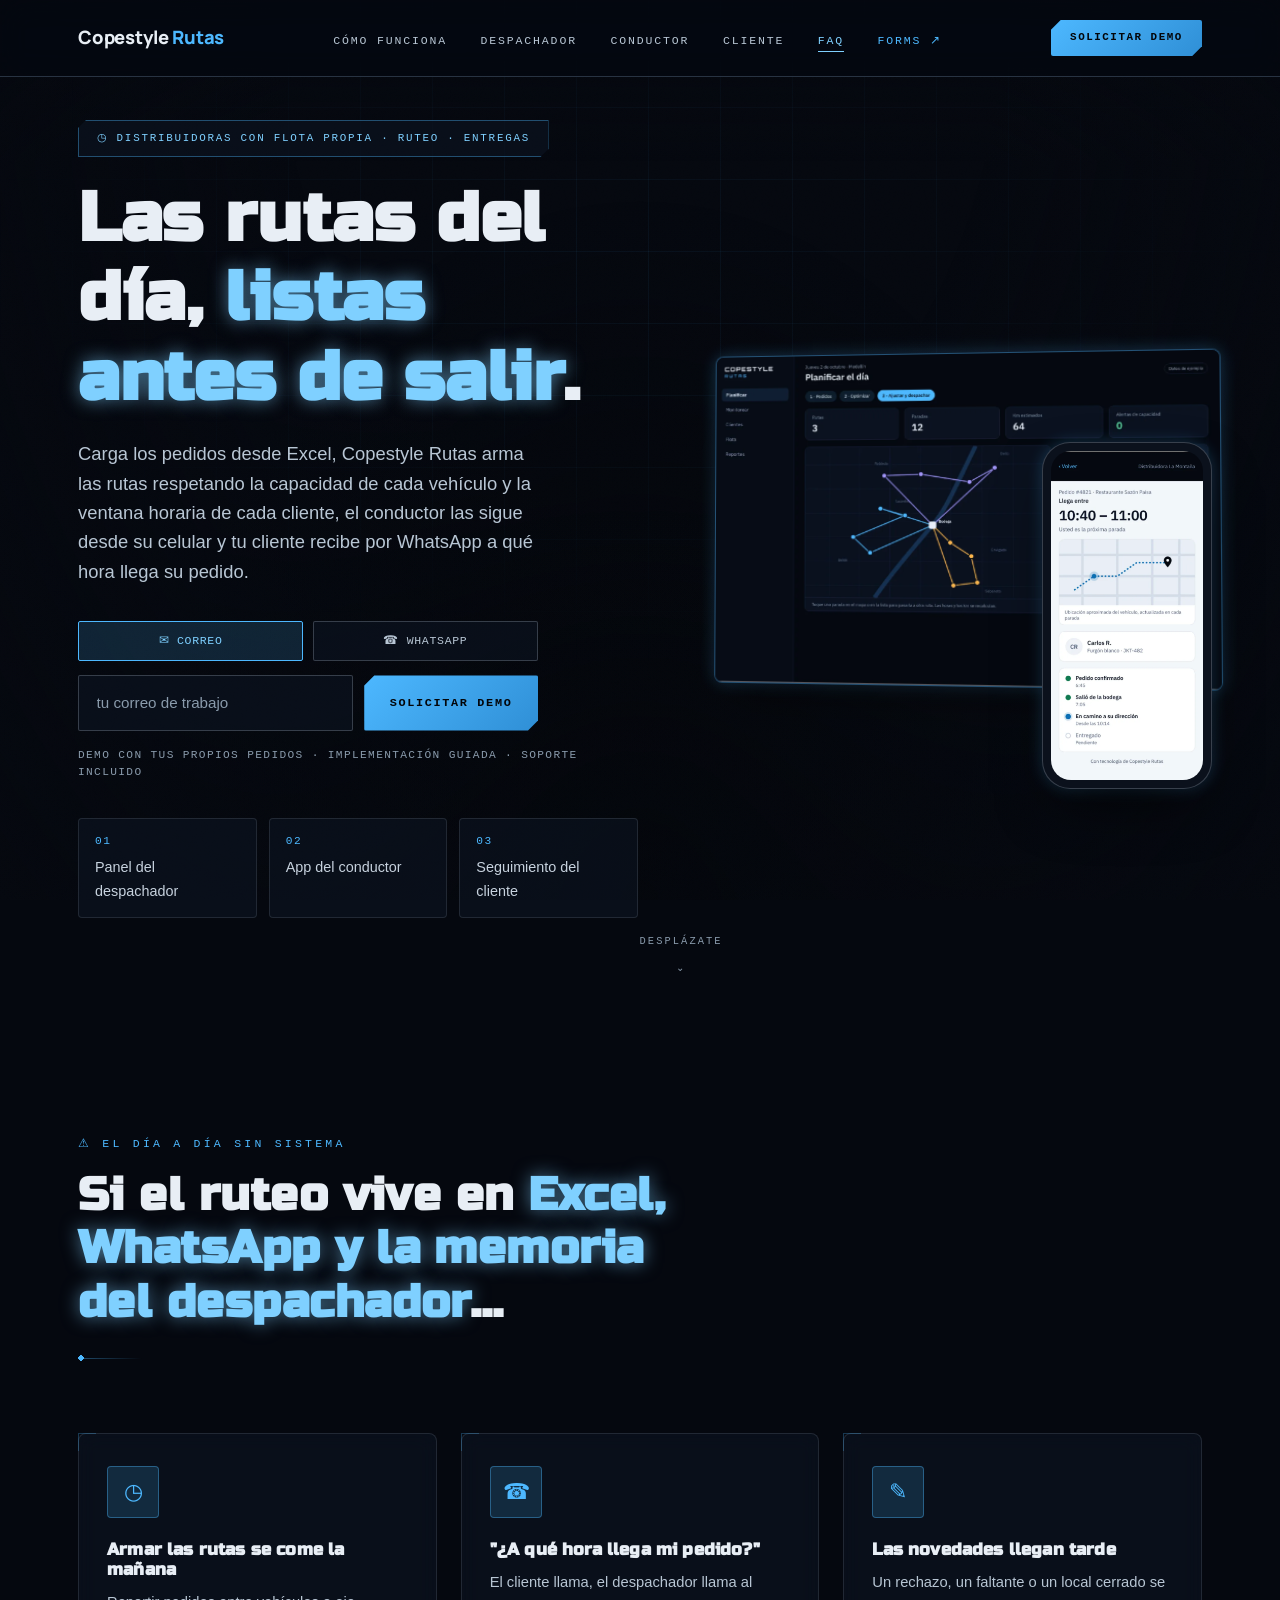
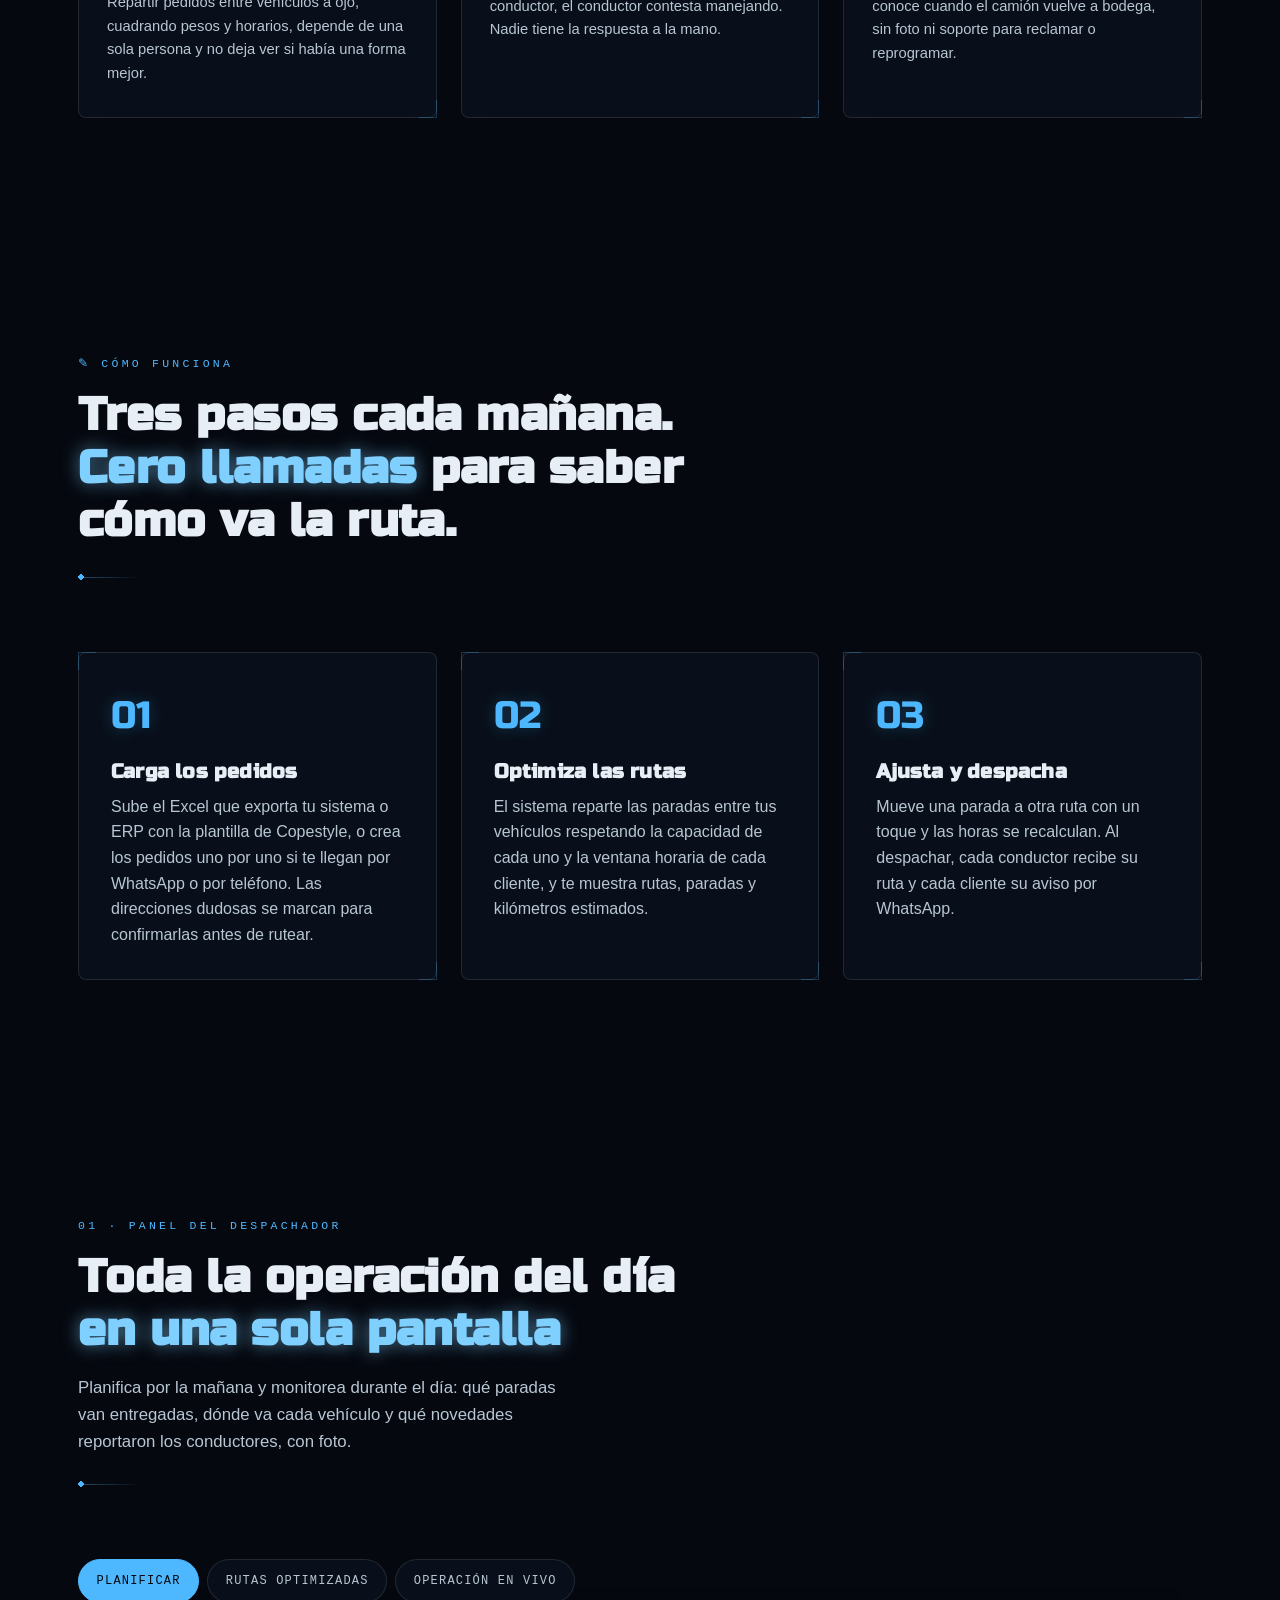
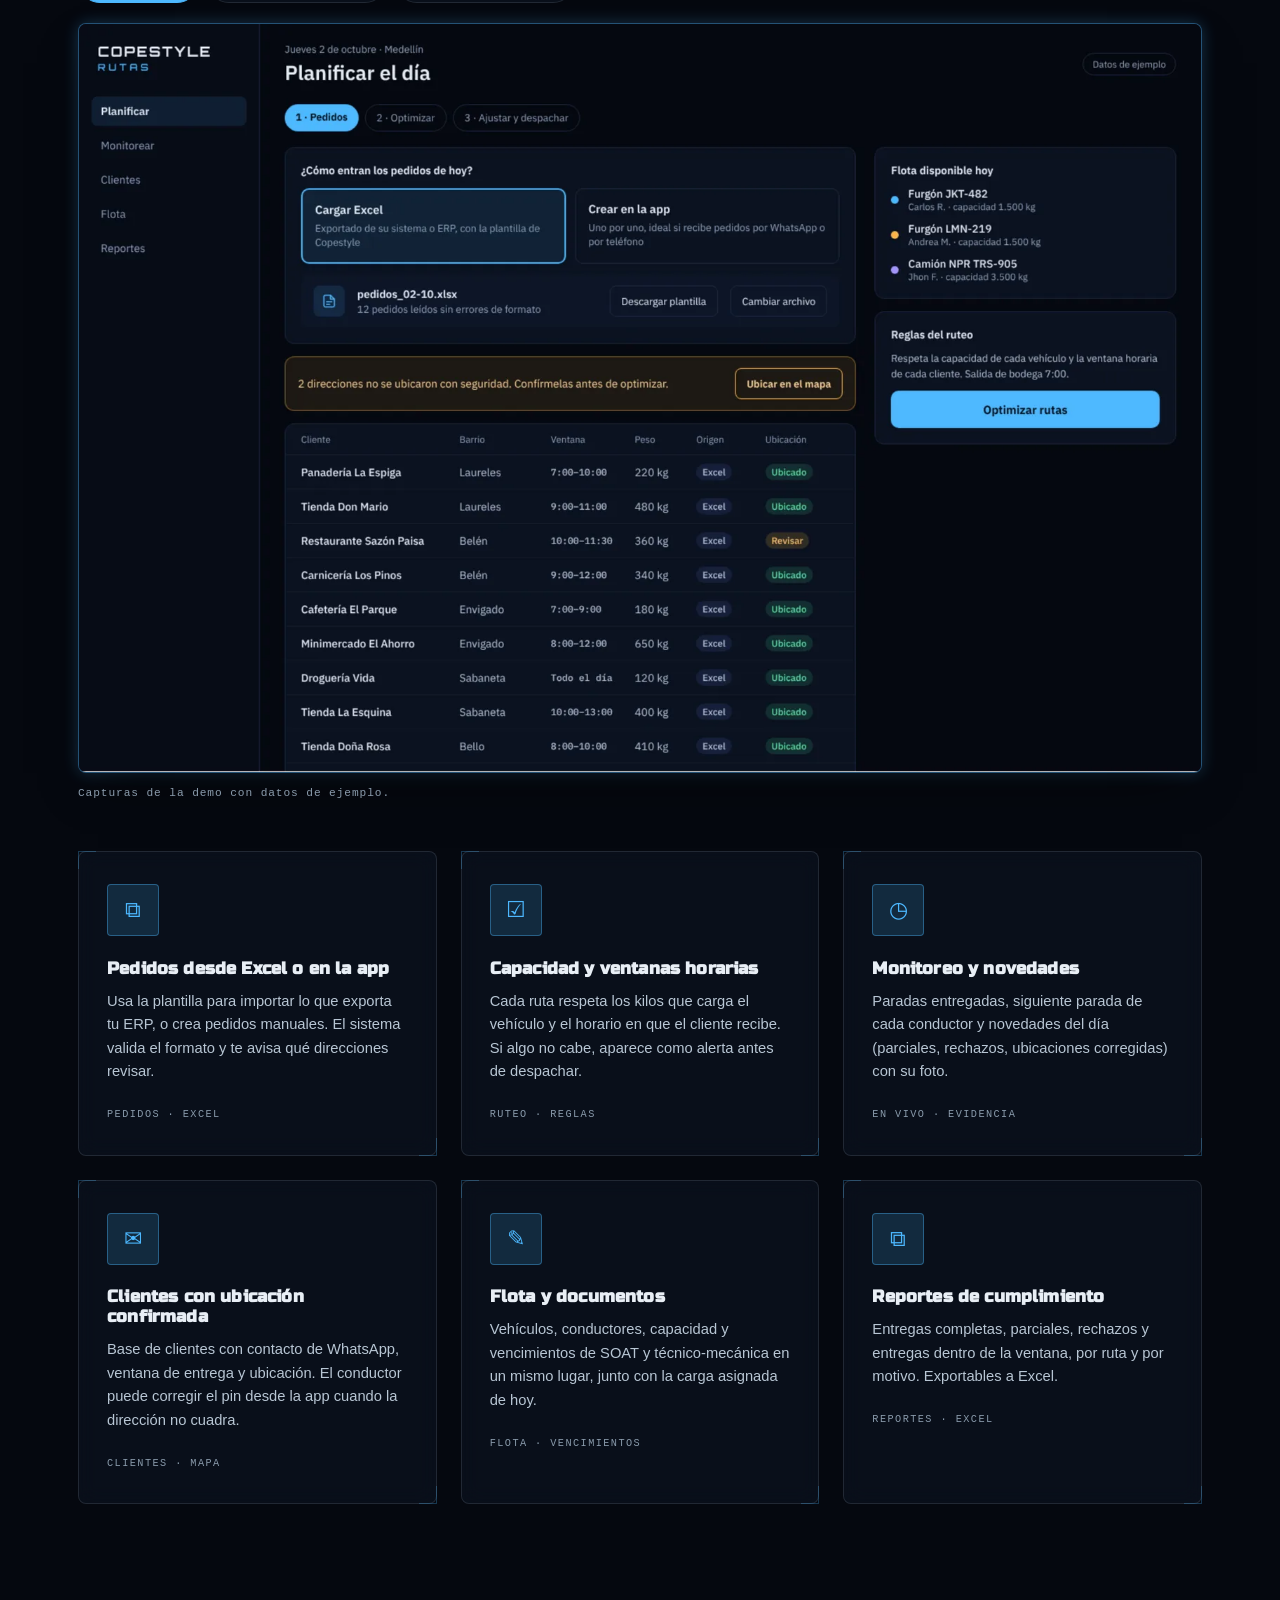
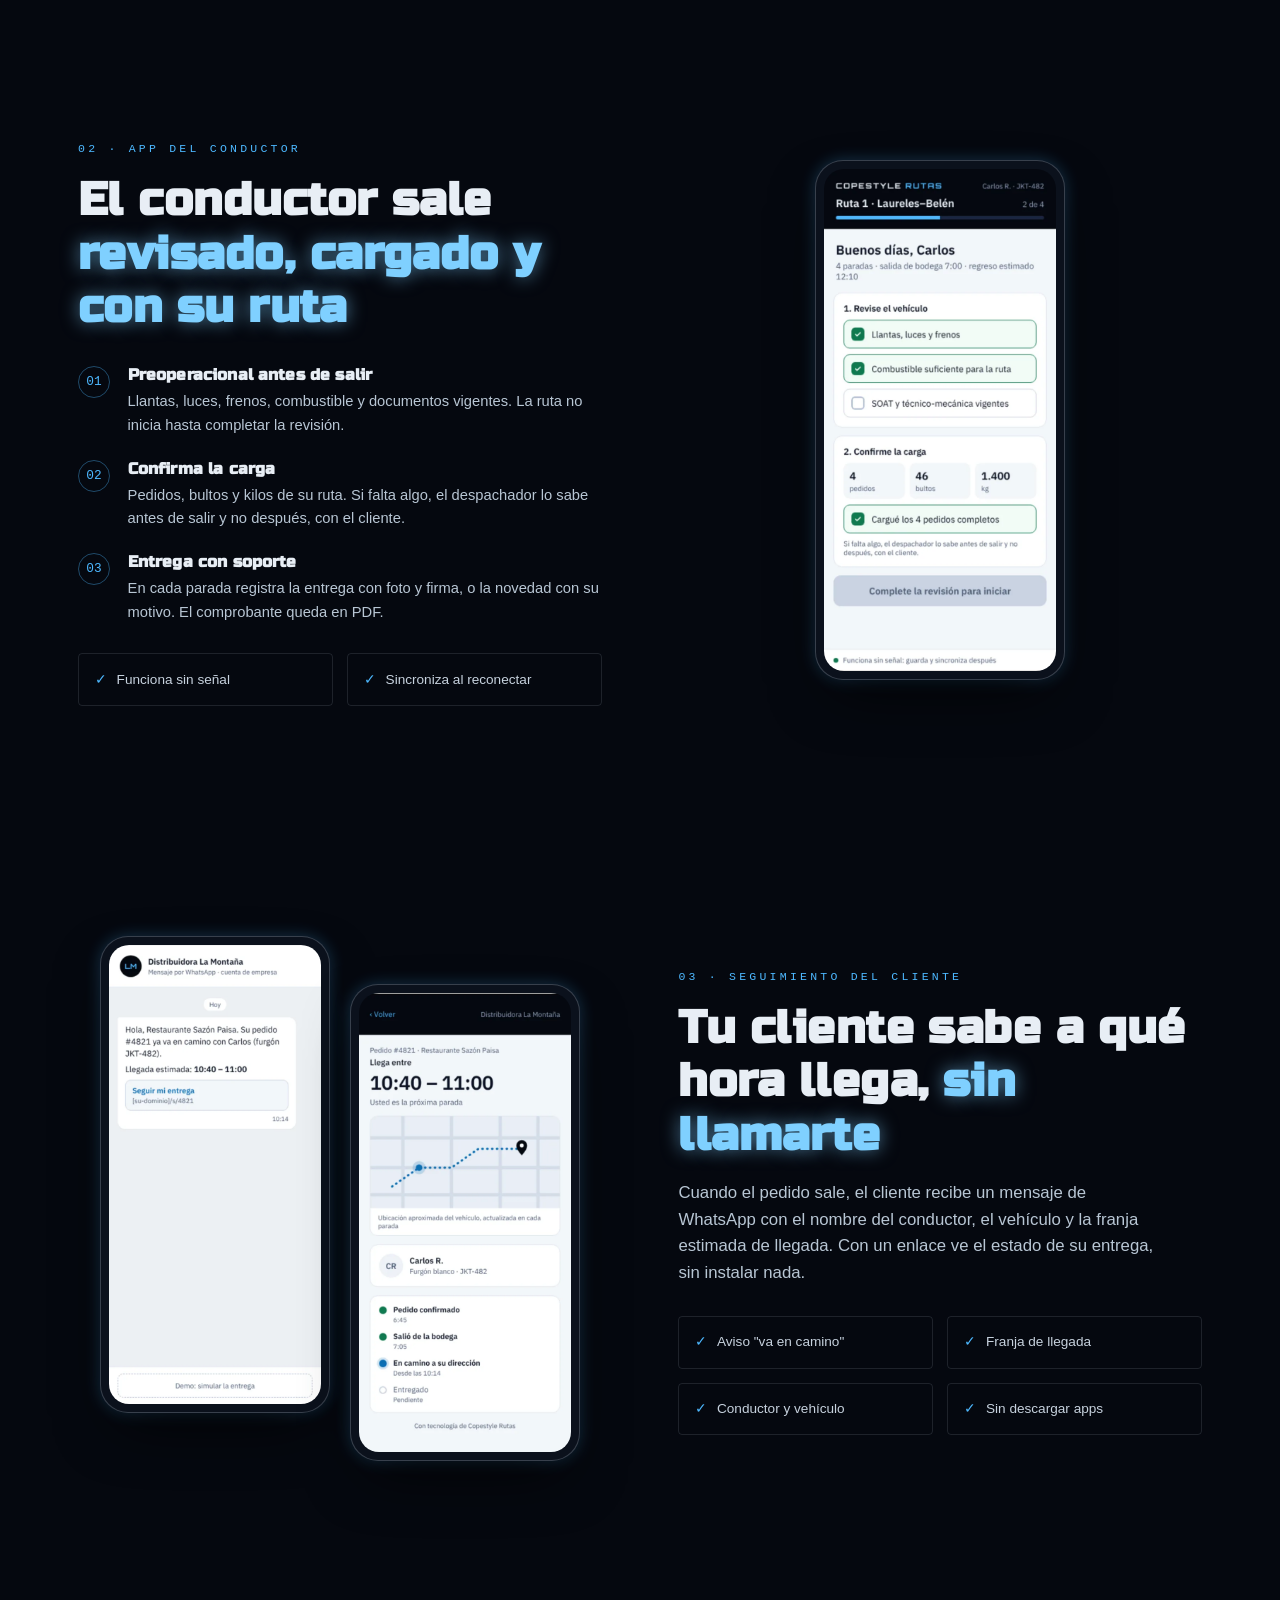
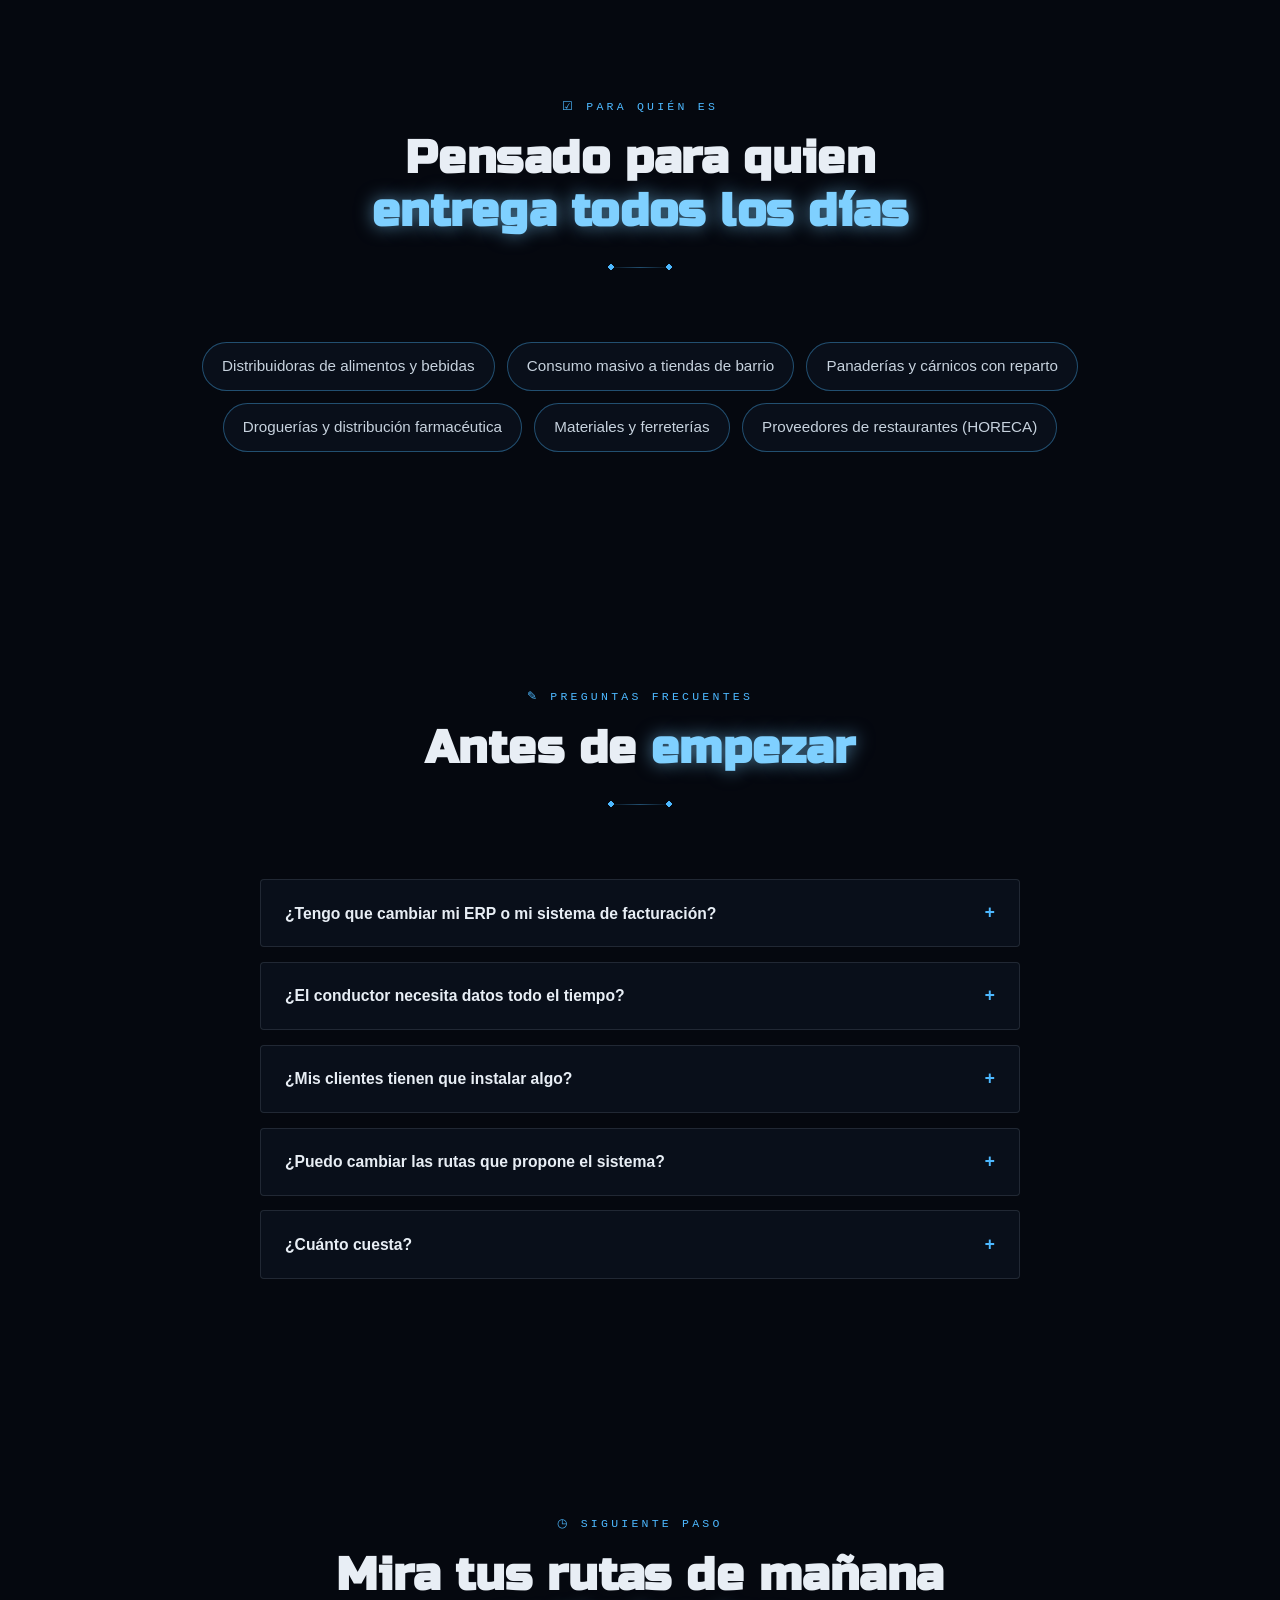
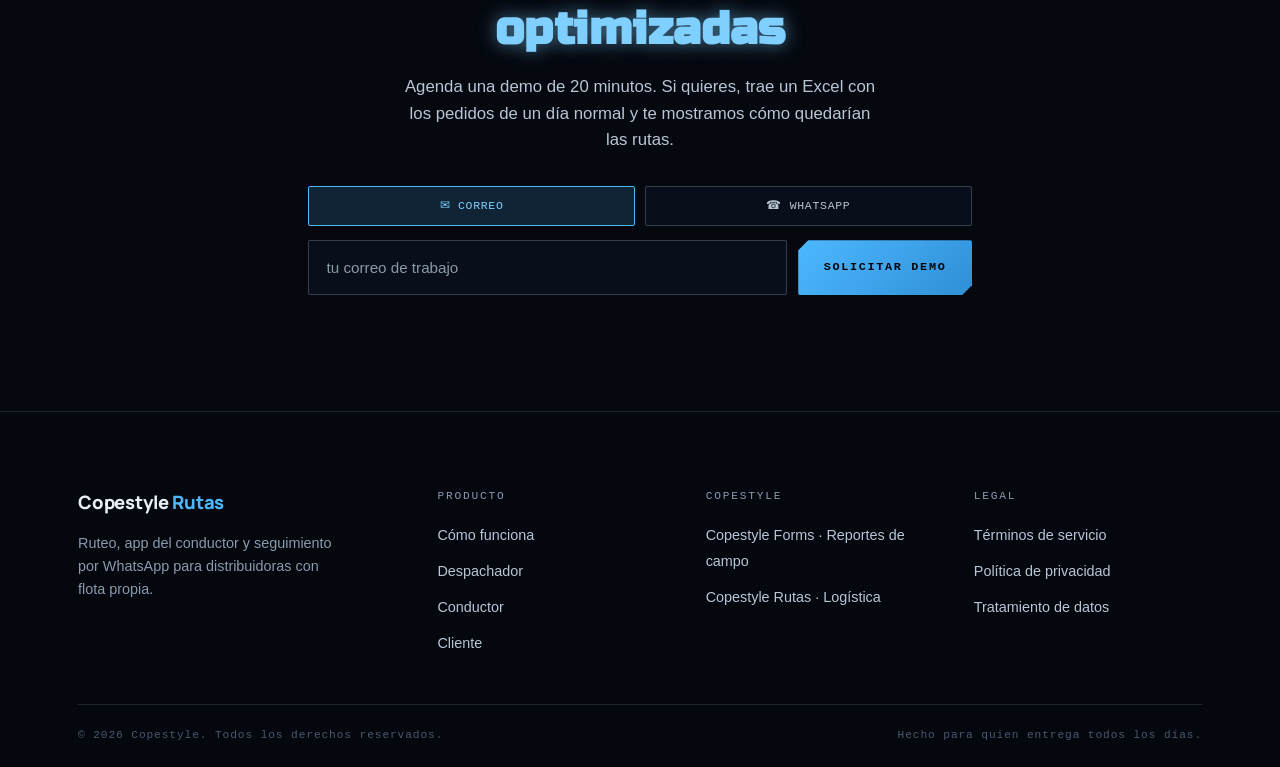
==== rutas.html @ 6a4ce199 "Add files via upload" ====
<!DOCTYPE html>
<html lang="es">
<head>
<meta charset="UTF-8" />
<meta name="viewport" content="width=device-width, initial-scale=1.0" />
<title>Copestyle Rutas — Ruteo y entregas para distribuidoras</title>
<meta name="description" content="Copestyle Rutas planifica las rutas de entrega del día respetando la capacidad de cada vehículo y la ventana horaria de cada cliente. App para el conductor y seguimiento del pedido por WhatsApp." />

<link rel="icon" type="image/png" href="assets/LogoCopestyle.png">
<link rel="apple-touch-icon" href="assets/LogoCopestyle.png">

<meta property="og:type" content="website" />
<meta property="og:url" content="https://copestyleforms.github.io/copestyle-forms-landing/rutas.html" />
<meta property="og:title" content="Copestyle Rutas — Ruteo y entregas para distribuidoras" />
<meta property="og:description" content="Planifica las rutas del día en minutos, el conductor las sigue desde el celular y tu cliente sabe por WhatsApp a qué hora llega su pedido." />
<meta property="og:image" content="https://copestyleforms.github.io/copestyle-forms-landing/assets/rutas/despachador-optimizar.webp" />
<meta name="twitter:card" content="summary_large_image" />
<meta name="twitter:title" content="Copestyle Rutas — Ruteo y entregas para distribuidoras" />
<meta name="twitter:description" content="Planifica las rutas del día en minutos, el conductor las sigue desde el celular y tu cliente sabe por WhatsApp a qué hora llega su pedido." />
<meta name="twitter:image" content="https://copestyleforms.github.io/copestyle-forms-landing/assets/rutas/despachador-optimizar.webp" />

<link rel="preconnect" href="https://fonts.googleapis.com">
<link rel="preconnect" href="https://fonts.gstatic.com" crossorigin>
<link href="https://fonts.googleapis.com/css2?family=Russo+One&family=Manrope:wght@700;800&display=swap" rel="stylesheet">

<link rel="stylesheet" href="css/reset.css">
<link rel="stylesheet" href="css/layout.css">
<link rel="stylesheet" href="css/components.css">
<link rel="stylesheet" href="css/animations.css">
<link rel="stylesheet" href="css/rutas.css">
</head>
<body>

<div class="scroll-progress" id="scroll-progress" aria-hidden="true"></div>

<div class="vignette" aria-hidden="true"></div>
<div class="blueprint-grid" aria-hidden="true"></div>
<div class="grain" aria-hidden="true"></div>

<nav class="nav">
  <div class="container nav__inner">
    <div class="nav__brand">
      <a href="rutas.html" class="nav__wordmark">Copestyle <span>Rutas</span></a>
    </div>
    <ul class="nav__links">
      <li><a href="#como-funciona">Cómo funciona</a></li>
      <li><a href="#despachador">Despachador</a></li>
      <li><a href="#conductor">Conductor</a></li>
      <li><a href="#cliente">Cliente</a></li>
      <li><a href="#faq">FAQ</a></li>
      <li><a href="index.html" class="nav__product-link">Forms ↗</a></li>
    </ul>
    <div class="nav__actions">
      <a href="#hero-form" class="btn btn--primary btn--sm">Solicitar demo</a>
      <button type="button" class="nav__toggle" id="nav-toggle" aria-label="Abrir menú" aria-expanded="false" aria-controls="nav-mobile-menu">
        <span class="nav__toggle-bar"></span>
        <span class="nav__toggle-bar"></span>
        <span class="nav__toggle-bar"></span>
      </button>
    </div>
  </div>
  <div class="nav__mobile-menu" id="nav-mobile-menu">
    <ul class="nav__mobile-links">
      <li><a href="#como-funciona">Cómo funciona</a></li>
      <li><a href="#despachador">Despachador</a></li>
      <li><a href="#conductor">Conductor</a></li>
      <li><a href="#cliente">Cliente</a></li>
      <li><a href="#faq">FAQ</a></li>
      <li><a href="index.html">Copestyle Forms (reportes de campo) ↗</a></li>
    </ul>
  </div>
</nav>

<main>

  <!-- HERO -->
  <section class="hero" id="hero">
    <div class="container hero__grid rutas-hero__grid">
      <div class="hero__content">
        <span class="badge hero__badge">◷ Distribuidoras con flota propia · Ruteo · Entregas</span>
        <h1 class="hero__title">Las rutas del día, <em>listas antes de salir</em>.</h1>
        <p class="hero__lead">Carga los pedidos desde Excel, Copestyle Rutas arma las rutas respetando la capacidad de cada vehículo y la ventana horaria de cada cliente, el conductor las sigue desde su celular y tu cliente recibe por WhatsApp a qué hora llega su pedido.</p>

        <form class="hero__form demo-form" id="hero-form" data-source="rutas-hero" novalidate>
          <div class="contact-toggle" role="radiogroup" aria-label="Cómo prefieres que te contactemos">
            <label class="contact-toggle__option">
              <input type="radio" name="contactMethod" value="email" checked>
              <span>✉ Correo</span>
            </label>
            <label class="contact-toggle__option">
              <input type="radio" name="contactMethod" value="whatsapp">
              <span>☎ WhatsApp</span>
            </label>
          </div>
          <label class="visually-hidden" for="hero-email">Correo de trabajo</label>
          <input class="field" type="email" id="hero-email" name="email" placeholder="tu correo de trabajo" autocomplete="email" required>
          <label class="visually-hidden" for="hero-phone">Número de WhatsApp</label>
          <input class="field is-hidden" type="tel" id="hero-phone" name="phone" placeholder="tu número de WhatsApp" autocomplete="tel">
          <input type="text" name="empresa" class="field-trap" tabindex="-1" autocomplete="off" aria-hidden="true">
          <button class="btn btn--primary" type="submit">Solicitar demo</button>
        </form>
        <p class="hero__meta">Demo con tus propios pedidos · Implementación guiada · Soporte incluido</p>

        <div class="rutas-trio">
          <div class="rutas-trio__item"><span class="rutas-trio__num">01</span><span>Panel del despachador</span></div>
          <div class="rutas-trio__item"><span class="rutas-trio__num">02</span><span>App del conductor</span></div>
          <div class="rutas-trio__item"><span class="rutas-trio__num">03</span><span>Seguimiento del cliente</span></div>
        </div>
      </div>

      <div class="hero__visual rutas-hero__visual">
        <figure class="screen-frame screen-frame--hero">
          <img src="assets/rutas/despachador-optimizar.webp" alt="Panel del despachador de Copestyle Rutas con tres rutas optimizadas sobre el mapa y la carga de cada vehículo" width="1600" height="1067">
        </figure>
        <figure class="phone-frame phone-frame--float" aria-hidden="true">
          <img src="assets/rutas/cliente-seguimiento.webp" alt="" width="600" height="1300">
        </figure>
      </div>
    </div>
    <div class="scroll-hint">
      <span>Desplázate</span>
      <span aria-hidden="true">⌄</span>
    </div>
  </section>

  <!-- PROBLEMA -->
  <section class="section" id="problema">
    <div class="container">
      <div class="section__header reveal">
        <span class="kicker">⚠ El día a día sin sistema</span>
        <h2 class="section__title">Si el ruteo vive en <em>Excel, WhatsApp y la memoria del despachador</em>…</h2>
      </div>

      <div class="features-grid rutas-pains reveal reveal-stagger">
        <article class="panel feature-card">
          <div class="feature-card__icon" aria-hidden="true">◷</div>
          <h3 class="feature-card__title">Armar las rutas se come la mañana</h3>
          <p class="feature-card__desc">Repartir pedidos entre vehículos a ojo, cuadrando pesos y horarios, depende de una sola persona y no deja ver si había una forma mejor.</p>
        </article>
        <article class="panel feature-card">
          <div class="feature-card__icon" aria-hidden="true">☎</div>
          <h3 class="feature-card__title">"¿A qué hora llega mi pedido?"</h3>
          <p class="feature-card__desc">El cliente llama, el despachador llama al conductor, el conductor contesta manejando. Nadie tiene la respuesta a la mano.</p>
        </article>
        <article class="panel feature-card">
          <div class="feature-card__icon" aria-hidden="true">✎</div>
          <h3 class="feature-card__title">Las novedades llegan tarde</h3>
          <p class="feature-card__desc">Un rechazo, un faltante o un local cerrado se conoce cuando el camión vuelve a bodega, sin foto ni soporte para reclamar o reprogramar.</p>
        </article>
      </div>
    </div>
  </section>

  <!-- CÓMO FUNCIONA -->
  <section class="section" id="como-funciona">
    <div class="container">
      <div class="section__header reveal">
        <span class="kicker">✎ Cómo funciona</span>
        <h2 class="section__title">Tres pasos cada mañana. <em>Cero llamadas</em> para saber cómo va la ruta.</h2>
      </div>

      <div class="rutas-steps reveal reveal-stagger">
        <article class="panel rutas-step">
          <span class="rutas-step__num">01</span>
          <h3 class="rutas-step__title">Carga los pedidos</h3>
          <p class="rutas-step__desc">Sube el Excel que exporta tu sistema o ERP con la plantilla de Copestyle, o crea los pedidos uno por uno si te llegan por WhatsApp o por teléfono. Las direcciones dudosas se marcan para confirmarlas antes de rutear.</p>
        </article>
        <article class="panel rutas-step">
          <span class="rutas-step__num">02</span>
          <h3 class="rutas-step__title">Optimiza las rutas</h3>
          <p class="rutas-step__desc">El sistema reparte las paradas entre tus vehículos respetando la capacidad de cada uno y la ventana horaria de cada cliente, y te muestra rutas, paradas y kilómetros estimados.</p>
        </article>
        <article class="panel rutas-step">
          <span class="rutas-step__num">03</span>
          <h3 class="rutas-step__title">Ajusta y despacha</h3>
          <p class="rutas-step__desc">Mueve una parada a otra ruta con un toque y las horas se recalculan. Al despachar, cada conductor recibe su ruta y cada cliente su aviso por WhatsApp.</p>
        </article>
      </div>
    </div>
  </section>

  <!-- DESPACHADOR -->
  <section class="section" id="despachador">
    <div class="container">
      <div class="section__header reveal">
        <span class="kicker">01 · Panel del despachador</span>
        <h2 class="section__title">Toda la operación del día <em>en una sola pantalla</em></h2>
        <p class="section__lead">Planifica por la mañana y monitorea durante el día: qué paradas van entregadas, dónde va cada vehículo y qué novedades reportaron los conductores, con foto.</p>
      </div>

      <div class="rutas-tabs reveal" data-tabs>
        <div class="rutas-tabs__list" role="tablist" aria-label="Pantallas del panel del despachador">
          <button type="button" class="rutas-tabs__tab is-active" role="tab" aria-selected="true" aria-controls="tab-planificar" id="t-planificar">Planificar</button>
          <button type="button" class="rutas-tabs__tab" role="tab" aria-selected="false" aria-controls="tab-optimizar" id="t-optimizar" tabindex="-1">Rutas optimizadas</button>
          <button type="button" class="rutas-tabs__tab" role="tab" aria-selected="false" aria-controls="tab-monitorear" id="t-monitorear" tabindex="-1">Operación en vivo</button>
        </div>
        <figure class="screen-frame rutas-tabs__panel" role="tabpanel" id="tab-planificar" aria-labelledby="t-planificar">
          <img src="assets/rutas/despachador-pedidos.webp" alt="Pantalla de planificación: pedidos cargados desde Excel, ventanas horarias, peso y estado de ubicación de cada cliente" width="1600" height="1067" loading="lazy">
        </figure>
        <figure class="screen-frame rutas-tabs__panel" role="tabpanel" id="tab-optimizar" aria-labelledby="t-optimizar" hidden>
          <img src="assets/rutas/despachador-optimizar.webp" alt="Rutas optimizadas sobre el mapa con la carga usada de cada vehículo" width="1600" height="1067" loading="lazy">
        </figure>
        <figure class="screen-frame rutas-tabs__panel" role="tabpanel" id="tab-monitorear" aria-labelledby="t-monitorear" hidden>
          <img src="assets/rutas/despachador-monitorear.webp" alt="Operación en vivo: paradas atendidas, vehículos en ruta y novedades reportadas con foto" width="1600" height="1067" loading="lazy">
        </figure>
        <p class="rutas-note">Capturas de la demo con datos de ejemplo.</p>
      </div>

      <div class="features-grid reveal reveal-stagger">
        <article class="panel feature-card">
          <div class="feature-card__icon" aria-hidden="true">⧉</div>
          <h3 class="feature-card__title">Pedidos desde Excel o en la app</h3>
          <p class="feature-card__desc">Usa la plantilla para importar lo que exporta tu ERP, o crea pedidos manuales. El sistema valida el formato y te avisa qué direcciones revisar.</p>
          <p class="feature-card__meta">Pedidos · Excel</p>
        </article>
        <article class="panel feature-card">
          <div class="feature-card__icon" aria-hidden="true">☑</div>
          <h3 class="feature-card__title">Capacidad y ventanas horarias</h3>
          <p class="feature-card__desc">Cada ruta respeta los kilos que carga el vehículo y el horario en que el cliente recibe. Si algo no cabe, aparece como alerta antes de despachar.</p>
          <p class="feature-card__meta">Ruteo · Reglas</p>
        </article>
        <article class="panel feature-card">
          <div class="feature-card__icon" aria-hidden="true">◷</div>
          <h3 class="feature-card__title">Monitoreo y novedades</h3>
          <p class="feature-card__desc">Paradas entregadas, siguiente parada de cada conductor y novedades del día (parciales, rechazos, ubicaciones corregidas) con su foto.</p>
          <p class="feature-card__meta">En vivo · Evidencia</p>
        </article>
        <article class="panel feature-card">
          <div class="feature-card__icon" aria-hidden="true">✉</div>
          <h3 class="feature-card__title">Clientes con ubicación confirmada</h3>
          <p class="feature-card__desc">Base de clientes con contacto de WhatsApp, ventana de entrega y ubicación. El conductor puede corregir el pin desde la app cuando la dirección no cuadra.</p>
          <p class="feature-card__meta">Clientes · Mapa</p>
        </article>
        <article class="panel feature-card">
          <div class="feature-card__icon" aria-hidden="true">✎</div>
          <h3 class="feature-card__title">Flota y documentos</h3>
          <p class="feature-card__desc">Vehículos, conductores, capacidad y vencimientos de SOAT y técnico-mecánica en un mismo lugar, junto con la carga asignada de hoy.</p>
          <p class="feature-card__meta">Flota · Vencimientos</p>
        </article>
        <article class="panel feature-card">
          <div class="feature-card__icon" aria-hidden="true">⧉</div>
          <h3 class="feature-card__title">Reportes de cumplimiento</h3>
          <p class="feature-card__desc">Entregas completas, parciales, rechazos y entregas dentro de la ventana, por ruta y por motivo. Exportables a Excel.</p>
          <p class="feature-card__meta">Reportes · Excel</p>
        </article>
      </div>
    </div>
  </section>

  <!-- CONDUCTOR -->
  <section class="section" id="conductor">
    <div class="container split">
      <div class="split__text reveal">
        <span class="kicker">02 · App del conductor</span>
        <h2 class="section__title">El conductor sale <em>revisado, cargado y con su ruta</em></h2>
        <div class="split__steps">
          <div class="split__step">
            <span class="split__step-num">01</span>
            <div>
              <h3 class="split__step-title">Preoperacional antes de salir</h3>
              <p class="split__step-desc">Llantas, luces, frenos, combustible y documentos vigentes. La ruta no inicia hasta completar la revisión.</p>
            </div>
          </div>
          <div class="split__step">
            <span class="split__step-num">02</span>
            <div>
              <h3 class="split__step-title">Confirma la carga</h3>
              <p class="split__step-desc">Pedidos, bultos y kilos de su ruta. Si falta algo, el despachador lo sabe antes de salir y no después, con el cliente.</p>
            </div>
          </div>
          <div class="split__step">
            <span class="split__step-num">03</span>
            <div>
              <h3 class="split__step-title">Entrega con soporte</h3>
              <p class="split__step-desc">En cada parada registra la entrega con foto y firma, o la novedad con su motivo. El comprobante queda en PDF.</p>
            </div>
          </div>
        </div>
        <div class="split__points">
          <div class="split__point">Funciona sin señal</div>
          <div class="split__point">Sincroniza al reconectar</div>
        </div>
      </div>
      <div class="split__visual reveal">
        <figure class="phone-frame">
          <img src="assets/rutas/conductor.webp" alt="App del conductor: revisión del vehículo y confirmación de carga antes de iniciar la ruta" width="600" height="1300" loading="lazy">
        </figure>
      </div>
    </div>
  </section>

  <!-- CLIENTE -->
  <section class="section" id="cliente">
    <div class="container split split--reverse">
      <div class="split__text reveal">
        <span class="kicker">03 · Seguimiento del cliente</span>
        <h2 class="section__title">Tu cliente sabe a qué hora llega, <em>sin llamarte</em></h2>
        <p class="section__lead">Cuando el pedido sale, el cliente recibe un mensaje de WhatsApp con el nombre del conductor, el vehículo y la franja estimada de llegada. Con un enlace ve el estado de su entrega, sin instalar nada.</p>
        <div class="split__points">
          <div class="split__point">Aviso "va en camino"</div>
          <div class="split__point">Franja de llegada</div>
          <div class="split__point">Conductor y vehículo</div>
          <div class="split__point">Sin descargar apps</div>
        </div>
      </div>
      <div class="split__visual reveal">
        <div class="phone-pair">
          <figure class="phone-frame">
            <img src="assets/rutas/cliente-whatsapp.webp" alt="Mensaje de WhatsApp al cliente con la llegada estimada y el enlace para seguir la entrega" width="600" height="1300" loading="lazy">
          </figure>
          <figure class="phone-frame phone-frame--offset">
            <img src="assets/rutas/cliente-seguimiento.webp" alt="Página de seguimiento del pedido con la franja de llegada y el estado de la entrega" width="600" height="1300" loading="lazy">
          </figure>
        </div>
      </div>
    </div>
  </section>

  <!-- PARA QUIÉN -->
  <section class="section" id="para-quien">
    <div class="container">
      <div class="section__header section__header--center reveal">
        <span class="kicker">☑ Para quién es</span>
        <h2 class="section__title">Pensado para quien <em>entrega todos los días</em></h2>
      </div>
      <div class="rutas-chips reveal">
        <span>Distribuidoras de alimentos y bebidas</span>
        <span>Consumo masivo a tiendas de barrio</span>
        <span>Panaderías y cárnicos con reparto</span>
        <span>Droguerías y distribución farmacéutica</span>
        <span>Materiales y ferreterías</span>
        <span>Proveedores de restaurantes (HORECA)</span>
      </div>
    </div>
  </section>

  <!-- FAQ -->
  <section class="section" id="faq">
    <div class="container">
      <div class="section__header section__header--center reveal">
        <span class="kicker">✎ Preguntas frecuentes</span>
        <h2 class="section__title">Antes de <em>empezar</em></h2>
      </div>

      <div class="faq-list reveal">
        <div class="faq-item">
          <button class="faq-question" aria-expanded="false">
            <span>¿Tengo que cambiar mi ERP o mi sistema de facturación?</span>
            <span class="faq-icon" aria-hidden="true">+</span>
          </button>
          <div class="faq-answer">
            <p>No. Copestyle Rutas recibe los pedidos con una plantilla de Excel que puedes llenar con lo que ya exporta tu sistema. También puedes crear pedidos directamente en la app.</p>
          </div>
        </div>

        <div class="faq-item">
          <button class="faq-question" aria-expanded="false">
            <span>¿El conductor necesita datos todo el tiempo?</span>
            <span class="faq-icon" aria-hidden="true">+</span>
          </button>
          <div class="faq-answer">
            <p>No. La app del conductor guarda la información si se queda sin señal y la sincroniza cuando vuelve a tener conexión.</p>
          </div>
        </div>

        <div class="faq-item">
          <button class="faq-question" aria-expanded="false">
            <span>¿Mis clientes tienen que instalar algo?</span>
            <span class="faq-icon" aria-hidden="true">+</span>
          </button>
          <div class="faq-answer">
            <p>No. Reciben el aviso por WhatsApp y siguen su pedido desde un enlace que abre en el navegador del celular.</p>
          </div>
        </div>

        <div class="faq-item">
          <button class="faq-question" aria-expanded="false">
            <span>¿Puedo cambiar las rutas que propone el sistema?</span>
            <span class="faq-icon" aria-hidden="true">+</span>
          </button>
          <div class="faq-answer">
            <p>Sí. La optimización es una propuesta: puedes mover paradas entre rutas antes de despachar y las horas y kilómetros se recalculan. Si no te convence, vuelves a la propuesta original.</p>
          </div>
        </div>

        <div class="faq-item">
          <button class="faq-question" aria-expanded="false">
            <span>¿Cuánto cuesta?</span>
            <span class="faq-icon" aria-hidden="true">+</span>
          </button>
          <div class="faq-answer">
            <p>Depende del tamaño de tu operación. En la demo revisamos cuántos vehículos y pedidos manejas y te enviamos una propuesta a la medida.</p>
          </div>
        </div>
      </div>
    </div>
  </section>

  <!-- CTA FINAL -->
  <section class="section cta-final" id="cta-final">
    <div class="container">
      <div class="reveal">
        <span class="kicker">◷ Siguiente paso</span>
        <h2 class="section__title">Mira tus rutas de mañana <em>optimizadas</em></h2>
        <p class="section__lead section__lead--center">Agenda una demo de 20 minutos. Si quieres, trae un Excel con los pedidos de un día normal y te mostramos cómo quedarían las rutas.</p>
        <form class="cta-final__form demo-form" id="cta-form" data-source="rutas-cta" novalidate>
          <div class="contact-toggle" role="radiogroup" aria-label="Cómo prefieres que te contactemos">
            <label class="contact-toggle__option">
              <input type="radio" name="contactMethod" value="email" checked>
              <span>✉ Correo</span>
            </label>
            <label class="contact-toggle__option">
              <input type="radio" name="contactMethod" value="whatsapp">
              <span>☎ WhatsApp</span>
            </label>
          </div>
          <label class="visually-hidden" for="cta-email">Correo de trabajo</label>
          <input class="field" type="email" id="cta-email" name="email" placeholder="tu correo de trabajo" autocomplete="email" required>
          <label class="visually-hidden" for="cta-phone">Número de WhatsApp</label>
          <input class="field is-hidden" type="tel" id="cta-phone" name="phone" placeholder="tu número de WhatsApp" autocomplete="tel">
          <input type="text" name="empresa" class="field-trap" tabindex="-1" autocomplete="off" aria-hidden="true">
          <button class="btn btn--primary" type="submit">Solicitar demo</button>
        </form>
      </div>
    </div>
  </section>

</main>

<footer class="footer">
  <div class="container">
    <div class="footer__grid">
      <div class="footer__col">
        <div class="footer__brand">
          <span class="nav__wordmark">Copestyle <span>Rutas</span></span>
        </div>
        <p class="footer__desc">Ruteo, app del conductor y seguimiento por WhatsApp para distribuidoras con flota propia.</p>
      </div>

      <div class="footer__col">
        <p class="footer__col-title">Producto</p>
        <ul>
          <li><a href="#como-funciona">Cómo funciona</a></li>
          <li><a href="#despachador">Despachador</a></li>
          <li><a href="#conductor">Conductor</a></li>
          <li><a href="#cliente">Cliente</a></li>
        </ul>
      </div>

      <div class="footer__col">
        <p class="footer__col-title">Copestyle</p>
        <ul>
          <li><a href="index.html">Copestyle Forms · Reportes de campo</a></li>
          <li><a href="rutas.html">Copestyle Rutas · Logística</a></li>
        </ul>
      </div>

      <div class="footer__col">
        <p class="footer__col-title">Legal</p>
        <ul>
          <li><a href="terminos-de-servicio.html">Términos de servicio</a></li>
          <li><a href="politica-de-privacidad.html">Política de privacidad</a></li>
          <li><a href="tratamiento-de-datos.html">Tratamiento de datos</a></li>
        </ul>
      </div>
    </div>

    <div class="footer__bottom">
      <span>© 2026 Copestyle. Todos los derechos reservados.</span>
      <span>Hecho para quien entrega todos los días.</span>
    </div>
  </div>
</footer>

<div class="toast" id="toast" role="status" aria-live="polite"></div>

<script src="js/interactions.js" defer></script>
<script src="js/forms.js" defer></script>
<script src="js/rutas.js" defer></script>
</body>
</html>
---- css/layout.css ----
/* =========================================================
   COPESTYLE FORMS — layout.css
   Estructura: nav, secciones, retícula, footer, responsive base
   ========================================================= */

.container {
  width: 100%;
  max-width: var(--container);
  margin-inline: auto;
  padding-inline: var(--gutter);
  position: relative;
}

/* ---------- Vignette ---------- */
.vignette {
  position: fixed;
  inset: 0;
  z-index: 1;
  pointer-events: none;
  background:
    radial-gradient(ellipse at 50% 0%, transparent 0%, transparent 40%, var(--void) 100%),
    radial-gradient(ellipse at 50% 100%, rgba(3, 5, 9, 0.9) 0%, transparent 55%),
    linear-gradient(180deg, rgba(5, 8, 15, 0.55) 0%, transparent 18%);
}

/* Retícula de plano técnico, se desvanece hacia los bordes */
.blueprint-grid {
  position: fixed;
  inset: 0;
  z-index: 1;
  pointer-events: none;
  background-image:
    repeating-linear-gradient(0deg, rgba(77, 184, 255, 0.06) 0, rgba(77, 184, 255, 0.06) 1px, transparent 1px, transparent 72px),
    repeating-linear-gradient(90deg, rgba(77, 184, 255, 0.06) 0, rgba(77, 184, 255, 0.06) 1px, transparent 1px, transparent 72px);
  mask-image: radial-gradient(ellipse 70% 60% at 50% 30%, black 0%, transparent 75%);
  -webkit-mask-image: radial-gradient(ellipse 70% 60% at 50% 30%, black 0%, transparent 75%);
}

/* Grano fino para romper el plano de color y dar textura de superficie */
.grain {
  position: fixed;
  inset: 0;
  z-index: 1;
  pointer-events: none;
  opacity: 0.035;
  mix-blend-mode: overlay;
  background-image: url('data:image/svg+xml;utf8,<svg xmlns="http://www.w3.org/2000/svg" width="140" height="140"><filter id="n"><feTurbulence type="fractalNoise" baseFrequency="0.85" numOctaves="2" stitchTiles="stitch"/></filter><rect width="100%25" height="100%25" filter="url(%23n)"/></svg>');
  background-size: 180px 180px;
}

/* ---------- Barra de progreso de scroll ---------- */
.scroll-progress {
  position: fixed;
  top: 0;
  left: 0;
  height: 2px;
  width: 0%;
  background: linear-gradient(90deg, var(--electric), var(--electric-bright));
  box-shadow: 0 0 12px rgba(77, 184, 255, 0.7);
  z-index: 100;
  transition: width 0.1s linear;
}

/* ---------- Nav ---------- */
.nav {
  position: fixed;
  top: 0;
  left: 0;
  right: 0;
  z-index: 50;
  background: rgba(5, 8, 15, 0.55);
  backdrop-filter: blur(16px) saturate(140%);
  -webkit-backdrop-filter: blur(16px) saturate(140%);
  border-bottom: 1px solid var(--border);
}

.nav__inner {
  display: flex;
  align-items: center;
  justify-content: space-between;
  height: 76px;
  gap: 2rem;
}

.nav__brand {
  display: flex;
  align-items: center;
  gap: 0.75rem;
  flex-shrink: 0;
}

.nav__wordmark {
  font-family: var(--font-wordmark);
  font-size: 1.15rem;
  font-weight: 800;
  letter-spacing: -0.01em;
  color: var(--ice);
  white-space: nowrap;
}

.nav__wordmark span {
  color: var(--electric);
}

.nav__links {
  display: flex;
  align-items: center;
  gap: 2.1rem;
  list-style: none;
}

.nav__links a {
  font-family: var(--font-mono);
  font-size: 0.72rem;
  text-transform: uppercase;
  letter-spacing: 0.16em;
  color: var(--silver);
  position: relative;
  padding-block: 0.35rem;
  transition: color var(--dur-fast) var(--ease);
}

.nav__links a::after {
  content: '';
  position: absolute;
  left: 0;
  bottom: 0;
  width: 0%;
  height: 1px;
  background: var(--electric);
  transition: width var(--dur-fast) var(--ease);
}

.nav__links a:hover {
  color: var(--ice);
}

.nav__links a:hover::after {
  width: 100%;
}

.nav__links a.is-active {
  color: var(--electric-bright);
}

.nav__links a.is-active::after {
  width: 100%;
  background: var(--electric-bright);
}

.nav__actions {
  display: flex;
  align-items: center;
  gap: 0.75rem;
  flex-shrink: 0;
}

/* ---------- Menú móvil ---------- */
.nav__toggle {
  display: none;
  flex-direction: column;
  justify-content: center;
  align-items: center;
  gap: 5px;
  width: 44px;
  height: 44px;
  padding: 0;
  border-radius: var(--radius-md);
}

.nav__toggle:hover {
  background: var(--surface);
}

.nav__toggle-bar {
  display: block;
  width: 20px;
  height: 2px;
  background: var(--ice);
  transition: transform var(--dur-fast) var(--ease), opacity var(--dur-fast) var(--ease);
}

.nav__toggle[aria-expanded="true"] .nav__toggle-bar:nth-child(1) {
  transform: translateY(7px) rotate(45deg);
}

.nav__toggle[aria-expanded="true"] .nav__toggle-bar:nth-child(2) {
  opacity: 0;
}

.nav__toggle[aria-expanded="true"] .nav__toggle-bar:nth-child(3) {
  transform: translateY(-7px) rotate(-45deg);
}

.nav__mobile-menu {
  position: absolute;
  top: 100%;
  left: 0;
  right: 0;
  z-index: 49;
  max-height: 0;
  overflow: hidden;
  background: var(--surface-strong);
  backdrop-filter: blur(16px) saturate(140%);
  -webkit-backdrop-filter: blur(16px) saturate(140%);
  border-bottom: 1px solid var(--border);
  transition: max-height var(--dur-med) var(--ease);
}

.nav__mobile-menu.is-open {
  max-height: 400px;
}

.nav__mobile-links {
  display: flex;
  flex-direction: column;
  padding: 0.25rem var(--gutter) 1.25rem;
}

.nav__mobile-links a {
  display: flex;
  align-items: center;
  min-height: 48px;
  font-family: var(--font-mono);
  font-size: 0.78rem;
  text-transform: uppercase;
  letter-spacing: 0.14em;
  color: var(--silver);
  border-bottom: 1px solid var(--border);
  transition: color var(--dur-fast) var(--ease);
}

.nav__mobile-links li:last-child a {
  border-bottom: none;
}

.nav__mobile-links a:hover,
.nav__mobile-links a.is-active {
  color: var(--electric-bright);
}

/* ---------- Secciones ---------- */
.section {
  position: relative;
  z-index: 2;
  padding-block: clamp(4rem, 9vw, 8rem);
}

.section__header {
  max-width: 640px;
  margin-bottom: clamp(2.5rem, 6vw, 4.5rem);
  position: relative;
}

.section__header--center {
  margin-inline: auto;
  text-align: center;
}

.section__title {
  font-size: clamp(1.9rem, 4vw, 2.9rem);
  margin-top: 0.9rem;
}

.section__lead {
  margin-top: 1.1rem;
  color: var(--silver);
  font-size: 1.05rem;
  max-width: 52ch;
}

.section__header--center .section__lead {
  margin-inline: auto;
}

.section__lead--center {
  margin-inline: auto;
}

/* ---------- Hero ---------- */
.hero {
  position: relative;
  z-index: 2;
  min-height: 100vh;
  display: flex;
  align-items: center;
  padding-top: 120px;
  padding-bottom: 6rem;
}

.hero__grid {
  display: grid;
  grid-template-columns: minmax(0, 620px) minmax(0, 1fr);
  gap: clamp(2rem, 6vw, 5rem);
  align-items: center;
}

.hero__visual {
  position: relative;
  display: flex;
  align-items: center;
  justify-content: center;
}

.hero__title {
  font-size: clamp(2.4rem, 6vw, 4.3rem);
  margin-top: 1.4rem;
  max-width: 15ch;
}

.hero__lead {
  margin-top: 1.4rem;
  font-size: 1.15rem;
  color: var(--silver);
  max-width: 46ch;
}

.hero__form {
  margin-top: 2.2rem;
  display: flex;
  gap: 0.7rem;
  max-width: 460px;
  flex-wrap: wrap;
}

.hero__meta {
  margin-top: 1rem;
  font-family: var(--font-mono);
  font-size: 0.7rem;
  letter-spacing: 0.12em;
  text-transform: uppercase;
  color: var(--steel);
}

.hero__stats {
  margin-top: 3.4rem;
  display: grid;
  grid-template-columns: repeat(4, minmax(0, 1fr));
  gap: 1.5rem;
  max-width: 640px;
}

.scroll-hint {
  position: absolute;
  bottom: 2.4rem;
  left: 50%;
  transform: translateX(-50%);
  display: flex;
  flex-direction: column;
  align-items: center;
  gap: 0.6rem;
  font-family: var(--font-mono);
  font-size: 0.65rem;
  letter-spacing: 0.2em;
  text-transform: uppercase;
  color: var(--steel);
}

/* ---------- Grids genéricos ---------- */
.features-grid {
  display: grid;
  grid-template-columns: repeat(3, minmax(0, 1fr));
  gap: 1.5rem;
}

.sectors-grid {
  display: grid;
  grid-template-columns: repeat(3, minmax(0, 1fr));
  gap: 1.75rem;
}

@media (max-width: 1100px) {
  .sectors-grid {
    grid-template-columns: minmax(0, 1fr);
  }
}

.templates-list {
  display: grid;
  grid-template-columns: repeat(2, minmax(0, 1fr));
  gap: 1.25rem;
}

.testimonials-grid {
  display: grid;
  grid-template-columns: repeat(3, minmax(0, 1fr));
  gap: 1.5rem;
}

.pricing-grid {
  display: grid;
  grid-template-columns: repeat(3, minmax(0, 1fr));
  gap: 1.5rem;
  align-items: stretch;
}

.faq-list {
  max-width: 760px;
  margin-inline: auto;
  display: flex;
  flex-direction: column;
  gap: 0.9rem;
}

/* ---------- Split (texto + hueco visual) ---------- */
.split {
  display: grid;
  grid-template-columns: minmax(0, 1fr) minmax(0, 1fr);
  gap: clamp(2rem, 6vw, 5rem);
  align-items: center;
}

.split--reverse .split__text {
  order: 2;
}

.split__steps {
  margin-top: 2rem;
  display: flex;
  flex-direction: column;
  gap: 1.4rem;
}

.split__visual {
  position: relative;
  min-height: 420px;
  display: flex;
  align-items: center;
  justify-content: center;
}

.split__points {
  margin-top: 1.8rem;
  display: grid;
  grid-template-columns: repeat(2, minmax(0, 1fr));
  gap: 0.9rem;
}

/* ---------- Lead magnet ---------- */
.lead-magnet {
  display: grid;
  grid-template-columns: minmax(0, 1fr) minmax(0, 420px);
  gap: clamp(2rem, 5vw, 4rem);
  align-items: center;
}

/* ---------- CTA final ---------- */
.cta-final {
  text-align: center;
}

.cta-final .container {
  max-width: 760px;
}

.cta-final__form {
  margin-top: 2rem;
  display: flex;
  justify-content: center;
  gap: 0.7rem;
  flex-wrap: wrap;
}

/* ---------- Footer ---------- */
.footer {
  position: relative;
  z-index: 2;
  border-top: 1px solid var(--border);
  background: rgba(5, 8, 15, 0.65);
  backdrop-filter: blur(14px);
  -webkit-backdrop-filter: blur(14px);
  padding-top: clamp(3rem, 6vw, 5rem);
}

.footer__grid {
  display: grid;
  grid-template-columns: 1.4fr 1fr 1fr 1fr;
  gap: 2.5rem;
  padding-bottom: 3rem;
}

.footer__brand {
  display: flex;
  align-items: center;
  margin-bottom: 0.9rem;
}

.footer__desc {
  color: var(--steel);
  font-size: 0.9rem;
  max-width: 32ch;
  margin-top: 0.9rem;
}

.footer__col-title {
  font-family: var(--font-mono);
  font-size: 0.7rem;
  text-transform: uppercase;
  letter-spacing: 0.16em;
  color: var(--steel);
  margin-bottom: 1rem;
}

.footer__col ul {
  display: flex;
  flex-direction: column;
  gap: 0.65rem;
}

.footer__col a {
  color: var(--silver);
  font-size: 0.9rem;
  transition: color var(--dur-fast) var(--ease);
}

.footer__col a:hover {
  color: var(--electric-bright);
}

.footer__bottom {
  border-top: 1px solid var(--border);
  padding-block: 1.4rem;
  display: flex;
  justify-content: space-between;
  align-items: center;
  gap: 1rem;
  font-family: var(--font-mono);
  font-size: 0.7rem;
  letter-spacing: 0.08em;
  color: var(--steel-dim);
}

/* =========================================================
   RESPONSIVE
   ========================================================= */

@media (max-width: 900px) {
  .nav__links {
    display: none;
  }

  .nav__toggle {
    display: flex;
  }

  .btn--sm {
    min-height: 44px;
    padding: 0.7rem 1.3rem;
  }

  .contact-toggle__option {
    min-height: 44px;
  }

  .hero__grid {
    grid-template-columns: minmax(0, 1fr);
  }

  .hero__visual {
    display: none;
  }

  .hero__stats {
    grid-template-columns: repeat(2, minmax(0, 1fr));
  }

  .features-grid,
  .testimonials-grid,
  .pricing-grid {
    grid-template-columns: repeat(2, minmax(0, 1fr));
  }

  .sectors-grid {
    grid-template-columns: minmax(0, 1fr);
  }

  .split,
  .split--reverse .split__text,
  .lead-magnet {
    grid-template-columns: minmax(0, 1fr);
  }

  .split--reverse .split__text {
    order: 0;
  }

  .split__visual {
    min-height: 300px;
    order: -1;
  }

  .footer__grid {
    grid-template-columns: repeat(2, minmax(0, 1fr));
  }
}

@media (max-width: 500px) {
  .nav__inner {
    height: 64px;
  }

  .nav__wordmark {
    font-size: 0.8rem;
  }

  .hero {
    padding-top: 100px;
  }

  .hero__form,
  .cta-final__form {
    flex-direction: column;
  }

  .hero__stats {
    grid-template-columns: repeat(2, minmax(0, 1fr));
    gap: 1rem;
  }

  .features-grid,
  .testimonials-grid,
  .pricing-grid,
  .templates-list,
  .split__points {
    grid-template-columns: minmax(0, 1fr);
  }

  .footer__grid {
    grid-template-columns: minmax(0, 1fr);
  }

  .footer__bottom {
    flex-direction: column;
    text-align: center;
  }
}
---- css/components.css ----
/* =========================================================
   COPESTYLE FORMS — components.css
   Piezas de UI: botones, tarjetas, badges, precios, FAQ, toast
   ========================================================= */

/* ---------- Kicker (etiqueta de sección) ---------- */
.kicker {
  font-family: var(--font-mono);
  font-size: 0.72rem;
  text-transform: uppercase;
  letter-spacing: 0.28em;
  color: var(--electric);
  display: inline-flex;
  align-items: center;
  gap: 0.6em;
}

.section__header::after {
  content: '';
  display: block;
  margin-top: 1.6rem;
  width: 64px;
  height: 6px;
  background-image:
    radial-gradient(circle at center, var(--electric) 60%, transparent 68%),
    linear-gradient(90deg, var(--electric-line), transparent);
  background-position: 0 50%, 0 50%;
  background-size: 6px 6px, 100% 1px;
  background-repeat: no-repeat, no-repeat;
}

.section__header--center::after {
  margin-inline: auto;
  background-image:
    radial-gradient(circle at center, var(--electric) 60%, transparent 68%),
    radial-gradient(circle at center, var(--electric) 60%, transparent 68%),
    linear-gradient(90deg, transparent, var(--electric-line), transparent);
  background-position: 0 50%, 100% 50%, 0 50%;
  background-size: 6px 6px, 6px 6px, 100% 1px;
  background-repeat: no-repeat, no-repeat, no-repeat;
}

/* ---------- Botones ---------- */
.btn {
  display: inline-flex;
  align-items: center;
  justify-content: center;
  gap: 0.5rem;
  padding: 0.85rem 1.6rem;
  font-family: var(--font-mono);
  font-size: 0.74rem;
  font-weight: 500;
  text-transform: uppercase;
  letter-spacing: 0.14em;
  border-radius: var(--radius-sm);
  clip-path: polygon(10px 0, 100% 0, 100% calc(100% - 10px), calc(100% - 10px) 100%, 0 100%, 0 10px);
  transition: transform var(--dur-fast) var(--ease), box-shadow var(--dur-fast) var(--ease), background var(--dur-fast) var(--ease), border-color var(--dur-fast) var(--ease);
  white-space: nowrap;
}

.btn--primary {
  background: linear-gradient(135deg, var(--electric) 0%, #2f8fd6 100%);
  color: var(--void-deep);
  font-weight: 700;
}

.btn--primary:hover {
  transform: translateY(-2px);
  box-shadow: var(--glow-md);
}

.btn--ghost {
  background: transparent;
  border: 1px solid var(--border-strong);
  color: var(--ice);
}

.btn--ghost:hover {
  transform: translateY(-2px);
  border-color: var(--border-electric);
  box-shadow: var(--glow-sm);
  color: var(--electric-bright);
}

.btn--sm {
  padding: 0.6rem 1.2rem;
  font-size: 0.68rem;
}

.btn--block {
  width: 100%;
}

/* ---------- Badge ---------- */
.badge {
  display: inline-flex;
  align-items: center;
  gap: 0.55rem;
  padding: 0.55rem 1.1rem;
  background: var(--surface);
  border: 1px solid var(--border-electric);
  clip-path: polygon(8px 0, 100% 0, 100% calc(100% - 8px), calc(100% - 8px) 100%, 0 100%, 0 8px);
  font-family: var(--font-mono);
  font-size: 0.68rem;
  letter-spacing: 0.16em;
  text-transform: uppercase;
  color: var(--electric-bright);
}

.section__lead + .badge {
  margin-top: 1.4rem;
}

/* ---------- Inputs ---------- */
.field {
  flex: 1;
  min-width: 220px;
  padding: 0.9rem 1.1rem;
  background: var(--surface);
  border: 1px solid var(--border-strong);
  border-radius: var(--radius-sm);
  color: var(--ice);
  font-size: 0.95rem;
  transition: border-color var(--dur-fast) var(--ease), box-shadow var(--dur-fast) var(--ease);
}

.field::placeholder {
  color: var(--steel);
}

.field:focus {
  border-color: var(--electric);
  box-shadow: 0 0 0 3px var(--electric-dim);
  outline: none;
}

.field-error {
  display: block;
  margin-top: 0.5rem;
  font-family: var(--font-mono);
  font-size: 0.72rem;
  letter-spacing: 0.04em;
  color: #ff8a8a;
  min-height: 1.1em;
}

.field-trap {
  position: absolute;
  left: -9999px;
  width: 1px;
  height: 1px;
  overflow: hidden;
}

.is-hidden {
  display: none;
}

/* ---------- Selector de método de contacto ---------- */
.contact-toggle {
  display: flex;
  gap: 0.6rem;
  width: 100%;
  margin-bottom: 0.2rem;
}

.contact-toggle__option {
  flex: 1;
  display: flex;
  align-items: center;
  justify-content: center;
  gap: 0.4rem;
  padding: 0.6rem 0.9rem;
  border: 1px solid var(--border-strong);
  border-radius: var(--radius-sm);
  background: var(--surface);
  font-family: var(--font-mono);
  font-size: 0.72rem;
  letter-spacing: 0.06em;
  text-transform: uppercase;
  color: var(--silver);
  cursor: pointer;
  transition: border-color var(--dur-fast) var(--ease), color var(--dur-fast) var(--ease), background var(--dur-fast) var(--ease);
}

.contact-toggle__option input {
  position: absolute;
  left: -9999px;
}

.contact-toggle__option.is-active {
  border-color: var(--electric);
  color: var(--electric-bright);
  background: var(--electric-dim);
}

/* ---------- Stats (hero) ---------- */
.stat {
  border-left: 1px solid var(--border);
  padding-left: 0.9rem;
}

.stat__value {
  font-family: var(--font-display);
  font-size: clamp(1.4rem, 2.4vw, 1.9rem);
  font-weight: 700;
  color: var(--ice);
}

.stat__label {
  margin-top: 0.35rem;
  font-family: var(--font-mono);
  font-size: 0.66rem;
  text-transform: uppercase;
  letter-spacing: 0.1em;
  color: var(--steel);
}

/* ---------- Tarjeta base (glass) ---------- */
.panel {
  position: relative;
  background: var(--surface);
  border: 1px solid var(--border);
  border-radius: var(--radius-lg);
  backdrop-filter: blur(10px);
  -webkit-backdrop-filter: blur(10px);
  transition: transform var(--dur-med) var(--ease), border-color var(--dur-med) var(--ease), box-shadow var(--dur-med) var(--ease), background var(--dur-med) var(--ease);
}

.panel::before,
.panel::after {
  content: '';
  position: absolute;
  z-index: 2;
  width: 18px;
  height: 18px;
  pointer-events: none;
  opacity: 0.7;
}

.panel::before {
  top: -1px;
  left: -1px;
  border-top: 1px solid var(--electric-line);
  border-left: 1px solid var(--electric-line);
}

.panel::after {
  bottom: -1px;
  right: -1px;
  border-bottom: 1px solid var(--electric-line);
  border-right: 1px solid var(--electric-line);
}

/* ---------- Hero: mockup de formulario en el celular ---------- */
.hero__halo {
  position: relative;
  width: 100%;
  max-width: 380px;
}

.phone-mock {
  position: relative;
  z-index: 2;
  width: 230px;
  margin-inline: auto;
  border-radius: 30px;
  padding: 14px 14px 18px;
  background: var(--surface-strong);
  border: 1px solid var(--border-strong);
  box-shadow: var(--shadow-lift);
}

.phone-mock__notch {
  width: 56px;
  height: 6px;
  margin: 0 auto 12px;
  border-radius: 4px;
  background: var(--void-soft);
}

.phone-mock__screen {
  display: flex;
  flex-direction: column;
  gap: 10px;
  padding: 12px;
  border-radius: 18px;
  background: var(--surface-solid);
}

.phone-mock__head {
  display: flex;
  align-items: baseline;
  justify-content: space-between;
  gap: 0.5rem;
  padding-bottom: 8px;
  margin-bottom: 2px;
  border-bottom: 1px solid var(--border);
}

.phone-mock__head-title {
  font-size: 0.72rem;
  font-weight: 700;
  color: var(--ice);
}

.phone-mock__head-folio {
  font-family: var(--font-mono);
  font-size: 0.6rem;
  color: var(--electric-bright);
}

.phone-mock__field {
  display: flex;
  align-items: center;
  gap: 0.5rem;
  font-size: 0.66rem;
  color: var(--steel);
}

.phone-mock__field.is-done {
  color: var(--silver);
}

.phone-mock__check {
  display: flex;
  align-items: center;
  justify-content: center;
  width: 15px;
  height: 15px;
  flex-shrink: 0;
  border-radius: 4px;
  border: 1px solid var(--border-strong);
  font-size: 0.6rem;
  color: transparent;
}

.phone-mock__field.is-done .phone-mock__check {
  background: var(--electric);
  border-color: var(--electric);
  color: var(--void-deep);
}

.phone-mock__photos {
  display: flex;
  gap: 6px;
  margin-top: 2px;
}

.phone-mock__photo {
  width: 32px;
  height: 32px;
  border-radius: 6px;
  background: linear-gradient(135deg, var(--surface-solid), #16283f);
  border: 1px solid var(--border);
}

.phone-mock__photo.is-add {
  display: flex;
  align-items: center;
  justify-content: center;
  font-size: 0.8rem;
  color: var(--steel);
  border-style: dashed;
}

.phone-mock__signature {
  display: flex;
  align-items: center;
  gap: 0.5rem;
  padding-top: 8px;
  margin-top: 2px;
  border-top: 1px solid var(--border);
  font-size: 0.62rem;
  color: var(--steel);
}

.phone-mock__signature-svg {
  width: 56px;
  height: 16px;
  flex-shrink: 0;
}

.phone-mock__signature-svg path {
  fill: none;
  stroke: var(--electric-bright);
  stroke-width: 2;
  stroke-linecap: round;
  stroke-linejoin: round;
}

.phone-mock__submit {
  margin-top: 4px;
  padding: 8px;
  border-radius: 10px;
  background: var(--electric);
  color: var(--void-deep);
  text-align: center;
  font-size: 0.66rem;
  font-weight: 700;
}

.hero__halo-tag {
  position: absolute;
  z-index: 3;
  white-space: nowrap;
}

.hero__halo-tag--1 {
  top: 2%;
  right: -4%;
}

.hero__halo-tag--2 {
  top: 46%;
  right: -12%;
}

.hero__halo-tag--3 {
  bottom: -6%;
  left: -10%;
}

/* ---------- Feature cards ---------- */
.feature-card {
  padding: 2rem 1.75rem;
}

.feature-card:hover {
  transform: translateY(-6px);
  border-color: var(--border-electric);
  background: var(--surface-strong);
  box-shadow: var(--shadow-lift);
}

.feature-card__icon {
  width: 52px;
  height: 52px;
  display: flex;
  align-items: center;
  justify-content: center;
  font-size: 1.4rem;
  color: var(--electric);
  background: var(--electric-dim);
  border: 1px solid var(--border-electric);
  border-radius: var(--radius-md);
  margin-bottom: 1.4rem;
}

.feature-card__title {
  font-family: var(--font-display);
  font-size: 1.08rem;
  font-weight: 600;
  margin-bottom: 0.7rem;
}

.feature-card__desc {
  color: var(--silver);
  font-size: 0.92rem;
}

.feature-card__meta {
  margin-top: 1.4rem;
  font-family: var(--font-mono);
  font-size: 0.64rem;
  text-transform: uppercase;
  letter-spacing: 0.14em;
  color: var(--steel);
}

/* ---------- Sector cards ---------- */
.sector-card {
  padding: 0;
  overflow: hidden;
}

.sector-card:hover {
  border-color: var(--border-electric);
  box-shadow: var(--shadow-lift);
}

.sector-card__media {
  position: relative;
  height: 220px;
  background: linear-gradient(135deg, var(--surface-solid), #0a1220);
}

.sector-card__media img {
  position: absolute;
  inset: 0;
  width: 100%;
  height: 100%;
  object-fit: cover;
  filter: saturate(0.85) contrast(1.05);
}

.sector-card__media::after {
  content: '';
  position: absolute;
  inset: 0;
  background:
    linear-gradient(180deg, rgba(5, 8, 15, 0.15) 0%, var(--void) 96%),
    linear-gradient(100deg, rgba(6, 12, 22, 0.75) 0%, rgba(10, 20, 34, 0.25) 60%);
}

.sector-card__body {
  padding: 2rem 2.4rem 2.4rem;
  margin-top: -2.6rem;
  position: relative;
}

.sector-card__tag {
  font-family: var(--font-mono);
  font-size: 0.66rem;
  text-transform: uppercase;
  letter-spacing: 0.18em;
  color: var(--electric);
}

.sector-card__title {
  margin-top: 0.8rem;
  font-size: 1.6rem;
}

.sector-card__desc {
  margin-top: 0.9rem;
  color: var(--silver);
}

.sector-card__list {
  margin-top: 1.6rem;
  display: flex;
  flex-direction: column;
  gap: 0.8rem;
}

.sector-card__list li {
  display: flex;
  align-items: baseline;
  gap: 0.7rem;
  font-size: 0.95rem;
  color: var(--ice-dim);
}

.sector-card__list li::before {
  content: '☑';
  color: var(--electric);
  font-size: 0.85rem;
  flex-shrink: 0;
}

.sector-card__cta {
  margin-top: 2rem;
}

/* ---------- Split visual: tarjetas con esquinas de plano técnico ---------- */
.flow-mock,
.record-mock {
  position: relative;
  width: 100%;
  max-width: 380px;
  border: 1px solid var(--border-electric);
  border-radius: var(--radius-lg);
  background: var(--surface);
  backdrop-filter: blur(8px);
  -webkit-backdrop-filter: blur(8px);
}

.flow-mock::before,
.flow-mock::after,
.record-mock::before,
.record-mock::after {
  content: '';
  position: absolute;
  width: 26px;
  height: 26px;
  z-index: 2;
}

.flow-mock::before,
.record-mock::before {
  top: -1px;
  left: -1px;
  border-top: 2px solid var(--electric);
  border-left: 2px solid var(--electric);
}

.flow-mock::after,
.record-mock::after {
  bottom: -1px;
  right: -1px;
  border-bottom: 2px solid var(--electric);
  border-right: 2px solid var(--electric);
}

/* ---------- Cómo funciona: mini flujo de 3 pasos ---------- */
.flow-mock {
  padding: 2.6rem 2rem;
  display: flex;
  flex-direction: column;
  align-items: center;
}

.flow-mock__step {
  display: flex;
  flex-direction: column;
  align-items: center;
  gap: 0.6rem;
  text-align: center;
}

.flow-mock__icon {
  display: flex;
  align-items: center;
  justify-content: center;
  width: 56px;
  height: 56px;
  border-radius: 50%;
  border: 1px solid var(--border-electric);
  background: var(--surface-strong);
  font-size: 1.4rem;
  color: var(--electric);
}

.flow-mock__step.is-active .flow-mock__icon {
  color: var(--void-deep);
  background: var(--electric);
  box-shadow: var(--glow-sm);
}

.flow-mock__label {
  font-family: var(--font-mono);
  font-size: 0.64rem;
  letter-spacing: 0.06em;
  text-transform: uppercase;
  color: var(--silver);
  max-width: 14ch;
}

.flow-mock__connector {
  width: 1px;
  height: 32px;
  margin: 0.2rem 0;
  background: linear-gradient(180deg, var(--electric-line), var(--border));
}

/* ---------- Trazabilidad: tarjeta de registro archivado ---------- */
.record-mock {
  padding: 1.7rem 1.7rem 1.9rem;
}

.record-mock__head {
  display: flex;
  align-items: center;
  justify-content: space-between;
  gap: 0.75rem;
  padding-bottom: 0.9rem;
  margin-bottom: 0.4rem;
  border-bottom: 1px solid var(--border);
}

.record-mock__folio {
  font-family: var(--font-mono);
  font-size: 0.78rem;
  color: var(--ice);
}

.record-mock__stamp {
  flex-shrink: 0;
  font-family: var(--font-mono);
  font-size: 0.6rem;
  letter-spacing: 0.08em;
  text-transform: uppercase;
  color: var(--electric-bright);
  padding: 0.3rem 0.6rem;
  border: 1px solid var(--border-electric);
  border-radius: var(--radius-sm);
  white-space: nowrap;
}

.record-mock__row {
  display: flex;
  align-items: center;
  justify-content: space-between;
  gap: 0.75rem;
  padding-block: 0.6rem;
  border-bottom: 1px solid var(--border);
  font-size: 0.82rem;
}

.record-mock__row:last-of-type {
  border-bottom: none;
}

.record-mock__label {
  color: var(--steel);
}

.record-mock__value {
  color: var(--ice);
}

.record-mock__value.is-check {
  color: var(--electric-bright);
}

.record-mock__photos {
  display: flex;
  gap: 0.5rem;
  margin-top: 1rem;
}

.record-mock__photo {
  width: 44px;
  height: 44px;
  border-radius: var(--radius-sm);
  background: linear-gradient(135deg, var(--surface-solid), #16283f);
  border: 1px solid var(--border);
}

.split__step {
  display: flex;
  gap: 1.1rem;
  align-items: flex-start;
}

.split__step-num {
  font-family: var(--font-mono);
  font-size: 0.8rem;
  color: var(--electric);
  border: 1px solid var(--border-electric);
  border-radius: 50%;
  width: 32px;
  height: 32px;
  flex-shrink: 0;
  display: flex;
  align-items: center;
  justify-content: center;
}

.split__step-title {
  font-family: var(--font-display);
  font-size: 1rem;
  font-weight: 600;
  margin-bottom: 0.35rem;
}

.split__step-desc {
  color: var(--silver);
  font-size: 0.92rem;
}

.split__point {
  display: flex;
  align-items: center;
  gap: 0.6rem;
  padding: 0.9rem 1rem;
  border: 1px solid var(--border);
  border-radius: var(--radius-md);
  font-size: 0.85rem;
  color: var(--ice-dim);
}

.split__point::before {
  content: '✓';
  color: var(--electric);
}

/* ---------- Plantillas ---------- */
.template-item {
  padding: 1.6rem 1.8rem;
  display: flex;
  flex-direction: column;
  gap: 0.7rem;
}

.template-item:hover {
  border-color: var(--border-electric);
  transform: translateY(-4px);
}

.template-item__head {
  display: flex;
  align-items: center;
  justify-content: space-between;
  gap: 0.8rem;
  flex-wrap: wrap;
}

.template-item__name {
  font-family: var(--font-display);
  font-size: 1rem;
  font-weight: 600;
}

.template-item__tag {
  font-family: var(--font-mono);
  font-size: 0.6rem;
  letter-spacing: 0.12em;
  text-transform: uppercase;
  color: var(--electric);
  border: 1px solid var(--border-electric);
  padding: 0.28rem 0.6rem;
  border-radius: 999px;
  white-space: nowrap;
}

.template-item__desc {
  color: var(--silver);
  font-size: 0.88rem;
}

/* ---------- Lead magnet / documento 3D ---------- */
.lead-magnet__panel {
  padding: 2.6rem;
}

.lead-magnet__form {
  margin-top: 1.8rem;
  display: flex;
  gap: 0.7rem;
  flex-wrap: wrap;
}

.doc-3d-stage {
  perspective: 1200px;
  display: flex;
  align-items: center;
  justify-content: center;
}

.doc-3d {
  width: 220px;
  height: 300px;
  background: linear-gradient(160deg, #0e1a2c, #0a1220);
  border: 1px solid var(--border-electric);
  border-radius: var(--radius-md);
  transform: rotateY(-24deg) rotateX(6deg);
  transition: transform var(--dur-med) var(--ease);
  padding: 1.6rem 1.4rem;
  box-shadow: var(--shadow-card), var(--glow-sm);
}

.doc-3d-stage:hover .doc-3d {
  transform: rotateY(-12deg) rotateX(3deg) translateZ(10px);
}

.doc-3d__bar {
  height: 8px;
  background: var(--electric-dim);
  border-radius: 2px;
  margin-bottom: 0.9rem;
}

.doc-3d__bar:nth-child(1) {
  width: 60%;
  background: var(--electric);
  height: 10px;
}

.doc-3d__bar:nth-child(4) {
  width: 40%;
}

.doc-3d__bar:nth-child(6) {
  width: 70%;
}

/* ---------- Testimonios ---------- */
.testimonial-card {
  padding: 2rem;
  display: flex;
  flex-direction: column;
  gap: 1.4rem;
}

.testimonial-card:hover {
  border-color: var(--border-electric);
  transform: translateY(-4px);
}

.testimonial-card__quote {
  color: var(--ice-dim);
  font-size: 0.96rem;
  line-height: 1.7;
}

.testimonial-card__quote::before {
  content: '“';
  color: var(--electric);
  font-size: 1.4rem;
  line-height: 0;
}

.testimonial-card__author {
  display: flex;
  align-items: center;
  gap: 0.9rem;
}

.testimonial-card__avatar {
  position: relative;
  width: 42px;
  height: 42px;
  border-radius: 50%;
  background: var(--electric-dim);
  border: 1px solid var(--border-electric);
  display: flex;
  align-items: center;
  justify-content: center;
  font-family: var(--font-mono);
  font-size: 0.78rem;
  font-weight: 600;
  color: var(--electric-bright);
  flex-shrink: 0;
}

.testimonial-card__name {
  font-size: 0.92rem;
  font-weight: 600;
  color: var(--ice);
}

.testimonial-card__role {
  font-size: 0.78rem;
  color: var(--steel);
}

/* ---------- Precios ---------- */
.price-card {
  padding: 2.2rem 1.9rem;
  display: flex;
  flex-direction: column;
}

.price-card:hover {
  transform: translateY(-6px);
  box-shadow: var(--shadow-lift);
}

.price-card--featured {
  border-color: var(--border-electric);
  background: var(--surface-strong);
  box-shadow: var(--shadow-lift);
}

.price-card__badge {
  position: absolute;
  top: -13px;
  left: 50%;
  transform: translateX(-50%);
  background: var(--electric);
  color: var(--void-deep);
  font-family: var(--font-mono);
  font-size: 0.62rem;
  font-weight: 700;
  letter-spacing: 0.1em;
  text-transform: uppercase;
  padding: 0.4rem 0.9rem;
  border-radius: 999px;
  white-space: nowrap;
}

.price-card__name {
  font-size: 1.2rem;
  font-family: var(--font-mono);
  text-transform: uppercase;
  letter-spacing: 0.1em;
  color: var(--silver);
}

.price-card__tagline {
  margin-top: 0.4rem;
  font-size: 0.85rem;
  color: var(--silver);
}

.price-card__was {
  margin-top: 1.2rem;
  display: flex;
  align-items: center;
  gap: 0.6rem;
}

.price-card__old {
  font-family: var(--font-mono);
  font-size: 0.85rem;
  color: var(--steel);
  text-decoration: line-through;
  text-decoration-color: var(--steel-dim);
}

.price-card__discount {
  font-family: var(--font-mono);
  font-size: 0.62rem;
  font-weight: 700;
  letter-spacing: 0.06em;
  color: var(--void-deep);
  background: var(--electric-bright);
  padding: 0.18rem 0.55rem;
  border-radius: 999px;
}

.price-card__price {
  margin-top: 0.2rem;
  display: flex;
  align-items: baseline;
  gap: 0.4rem;
}

.price-card__amount {
  font-family: var(--font-display);
  font-size: 2.5rem;
  font-weight: 800;
  color: var(--ice);
}

.price-card__currency {
  font-family: var(--font-mono);
  font-size: 0.8rem;
  color: var(--steel);
}

.price-card__note {
  margin-top: 0.6rem;
  font-size: 0.82rem;
  color: var(--steel);
}

.price-card__note strong {
  color: var(--electric-bright);
}

.price-card__features {
  margin-top: 1.8rem;
  margin-bottom: 2rem;
  display: flex;
  flex-direction: column;
  gap: 0.85rem;
  flex: 1;
}

.price-card__features li {
  font-size: 0.88rem;
  display: flex;
  gap: 0.6rem;
}

.price-card__features li.is-included {
  color: var(--ice-dim);
}

/* ---------- FAQ ---------- */
.faq-item {
  border: 1px solid var(--border);
  border-radius: var(--radius-md);
  background: var(--surface);
  overflow: hidden;
  transition: border-color var(--dur-fast) var(--ease);
}

.faq-item.is-open,
.faq-item:hover {
  border-color: var(--border-electric);
}

.faq-question {
  width: 100%;
  display: flex;
  align-items: center;
  justify-content: space-between;
  gap: 1rem;
  padding: 1.2rem 1.5rem;
  text-align: left;
  font-family: var(--font-body);
  font-size: 0.98rem;
  font-weight: 600;
  color: var(--ice);
}

.faq-icon {
  font-family: var(--font-mono);
  font-size: 1.1rem;
  color: var(--electric);
  flex-shrink: 0;
  transition: transform var(--dur-med) var(--ease);
}

.faq-item.is-open .faq-icon {
  transform: rotate(45deg);
}

.faq-answer {
  max-height: 0;
  overflow: hidden;
  transition: max-height var(--dur-med) var(--ease);
}

.faq-answer p {
  padding: 0 1.5rem 1.3rem;
  color: var(--silver);
  font-size: 0.92rem;
  max-width: 60ch;
}

/* ---------- Toast ---------- */
.toast {
  position: fixed;
  bottom: 2rem;
  left: 50%;
  transform: translateX(-50%) translateY(20px);
  z-index: 200;
  background: var(--surface-strong);
  border: 1px solid var(--border-electric);
  color: var(--ice);
  padding: 1rem 1.6rem;
  border-radius: var(--radius-md);
  font-size: 0.9rem;
  max-width: min(90vw, 420px);
  box-shadow: var(--shadow-lift);
  backdrop-filter: blur(12px);
  -webkit-backdrop-filter: blur(12px);
  opacity: 0;
  pointer-events: none;
  transition: opacity var(--dur-med) var(--ease), transform var(--dur-med) var(--ease);
}

.toast.is-visible {
  opacity: 1;
  transform: translateX(-50%) translateY(0);
}

.toast::before {
  content: '✓ ';
  color: var(--electric);
  font-weight: 700;
}

/* ---------- Consentimiento de datos (formularios) ---------- */
.consent {
  display: flex;
  align-items: flex-start;
  gap: 0.65rem;
  width: 100%;
  margin-top: 0.2rem;
}

.consent__input {
  flex-shrink: 0;
  width: 17px;
  height: 17px;
  margin-top: 0.15rem;
  accent-color: var(--electric);
  cursor: pointer;
}

.consent__label {
  font-size: 0.8rem;
  line-height: 1.45;
  color: var(--steel);
  cursor: pointer;
}

.consent__label a {
  color: var(--electric-bright);
  text-decoration: underline;
  text-underline-offset: 2px;
}

.consent[aria-invalid="true"] .consent__label {
  color: #ff8a8a;
}

/* ---------- Documento legal ---------- */
.legal-doc {
  max-width: 72ch;
}

.legal-doc__back {
  display: inline-flex;
  align-items: center;
  gap: 0.5em;
  font-family: var(--font-mono);
  font-size: 0.72rem;
  text-transform: uppercase;
  letter-spacing: 0.16em;
  color: var(--silver);
  margin-bottom: 1.4rem;
  transition: color var(--dur-fast) var(--ease);
}

.legal-doc__back:hover {
  color: var(--electric-bright);
}

.legal-doc__updated {
  margin-top: 0.6rem;
  font-family: var(--font-mono);
  font-size: 0.72rem;
  letter-spacing: 0.06em;
  color: var(--steel);
}

.legal-doc__intro {
  margin-top: 1.6rem;
  color: var(--silver);
  font-size: 1.02rem;
  line-height: 1.7;
}

.legal-doc__entity {
  margin-top: 2rem;
  padding: 1.4rem 1.6rem;
}

.legal-doc__entity dl {
  display: grid;
  grid-template-columns: auto 1fr;
  gap: 0.5rem 1.2rem;
}

.legal-doc__entity dt {
  font-family: var(--font-mono);
  font-size: 0.7rem;
  text-transform: uppercase;
  letter-spacing: 0.1em;
  color: var(--steel);
  white-space: nowrap;
}

.legal-doc__entity dd {
  color: var(--ice);
  font-size: 0.92rem;
}

.legal-doc section {
  margin-top: clamp(2.4rem, 4vw, 3.2rem);
}

.legal-doc h2 {
  display: flex;
  align-items: baseline;
  gap: 0.7rem;
  font-family: var(--font-display);
  font-size: clamp(1.15rem, 2vw, 1.4rem);
  color: var(--ice);
}

.legal-doc h2 .legal-doc__num {
  font-family: var(--font-mono);
  font-size: 0.85rem;
  color: var(--electric);
}

.legal-doc h3 {
  margin-top: 1.6rem;
  font-family: var(--font-wordmark);
  font-size: 1.02rem;
  font-weight: 800;
  color: var(--ice);
}

.legal-doc p {
  margin-top: 0.9rem;
  color: var(--silver);
  line-height: 1.75;
}

.legal-doc ul,
.legal-doc ol {
  margin-top: 0.9rem;
  padding-left: 1.3rem;
  color: var(--silver);
  line-height: 1.7;
}

.legal-doc ul { list-style: disc; }
.legal-doc ol { list-style: decimal; }

.legal-doc li + li {
  margin-top: 0.5rem;
}

.legal-doc strong {
  color: var(--ice);
}

.legal-doc a {
  color: var(--electric-bright);
  text-decoration: underline;
  text-underline-offset: 2px;
}
---- css/animations.css ----
/* =========================================================
   COPESTYLE FORMS — animations.css
   Keyframes, scroll-reveal, transiciones, estados de hover
   ========================================================= */

@keyframes fade-up {
  from {
    opacity: 0;
    transform: translateY(28px);
  }
  to {
    opacity: 1;
    transform: translateY(0);
  }
}

@keyframes badge-pulse {
  0%,
  100% {
    box-shadow: 0 0 0 0 rgba(77, 184, 255, 0.35);
  }
  50% {
    box-shadow: 0 0 0 6px rgba(77, 184, 255, 0);
  }
}

@keyframes bounce-down {
  0%,
  100% {
    transform: translateY(0);
    opacity: 0.5;
  }
  50% {
    transform: translateY(8px);
    opacity: 1;
  }
}

@keyframes line-grow {
  from {
    transform: scaleX(0);
  }
  to {
    transform: scaleX(1);
  }
}

@keyframes scan-sweep {
  0% {
    top: 8%;
    opacity: 0;
  }
  15% {
    opacity: 1;
  }
  85% {
    opacity: 1;
  }
  100% {
    top: 92%;
    opacity: 0;
  }
}

@keyframes spin-slow {
  from {
    transform: rotate(0deg);
  }
  to {
    transform: rotate(360deg);
  }
}

/* ---------- Entrada del hero ---------- */
.hero__badge {
  animation: fade-up var(--dur-slow) var(--ease) both, badge-pulse 3.5s ease-in-out 1.2s infinite;
}

.hero__title {
  animation: fade-up var(--dur-slow) var(--ease) 0.1s both;
}

.hero__lead {
  animation: fade-up var(--dur-slow) var(--ease) 0.22s both;
}

.hero__form {
  animation: fade-up var(--dur-slow) var(--ease) 0.34s both;
}

.hero__meta {
  animation: fade-up var(--dur-slow) var(--ease) 0.42s both;
}

.hero__stats {
  animation: fade-up var(--dur-slow) var(--ease) 0.5s both;
}

.hero__halo {
  animation: fade-up var(--dur-slow) var(--ease) 0.4s both;
}

.hero__halo-tag {
  opacity: 0;
  animation: fade-up var(--dur-slow) var(--ease) forwards;
}

.hero__halo-tag--1 {
  animation-delay: 0.75s;
}

.hero__halo-tag--2 {
  animation-delay: 0.95s;
}

.hero__halo-tag--3 {
  animation-delay: 1.15s;
}

.scroll-hint {
  animation: fade-up var(--dur-slow) var(--ease) 0.7s both;
}

.scroll-hint span:last-child {
  animation: bounce-down 2.2s ease-in-out infinite;
}

/* ---------- Scroll-reveal genérico ---------- */
.reveal {
  opacity: 0;
  transform: translateY(32px);
  transition: opacity 0.8s var(--ease), transform 0.8s var(--ease);
}

.reveal.is-visible {
  opacity: 1;
  transform: translateY(0);
}

.reveal-stagger.is-visible .feature-card,
.reveal-stagger.is-visible .sector-card,
.reveal-stagger.is-visible .template-item,
.reveal-stagger.is-visible .testimonial-card,
.reveal-stagger.is-visible .price-card {
  animation: fade-up 0.7s var(--ease) both;
}

.reveal-stagger .feature-card:nth-child(1),
.reveal-stagger .sector-card:nth-child(1),
.reveal-stagger .template-item:nth-child(1),
.reveal-stagger .testimonial-card:nth-child(1),
.reveal-stagger .price-card:nth-child(1) {
  animation-delay: 0.05s;
}
.reveal-stagger .feature-card:nth-child(2),
.reveal-stagger .sector-card:nth-child(2),
.reveal-stagger .template-item:nth-child(2),
.reveal-stagger .testimonial-card:nth-child(2),
.reveal-stagger .price-card:nth-child(2) {
  animation-delay: 0.14s;
}
.reveal-stagger .feature-card:nth-child(3),
.reveal-stagger .sector-card:nth-child(3),
.reveal-stagger .template-item:nth-child(3),
.reveal-stagger .testimonial-card:nth-child(3),
.reveal-stagger .price-card:nth-child(3) {
  animation-delay: 0.23s;
}
.reveal-stagger .feature-card:nth-child(4),
.reveal-stagger .template-item:nth-child(4) {
  animation-delay: 0.32s;
}
.reveal-stagger .feature-card:nth-child(5),
.reveal-stagger .template-item:nth-child(5) {
  animation-delay: 0.41s;
}
.reveal-stagger .feature-card:nth-child(6),
.reveal-stagger .template-item:nth-child(6) {
  animation-delay: 0.5s;
}
.reveal-stagger .template-item:nth-child(7) {
  animation-delay: 0.59s;
}
.reveal-stagger .template-item:nth-child(8) {
  animation-delay: 0.68s;
}

.section__header::after {
  animation: line-grow 0.9s var(--ease) both;
  transform-origin: left;
}

.section__header--center::after {
  transform-origin: center;
}

/* ---------- Plan destacado: respiro de brillo ---------- */
@keyframes price-glow {
  0%,
  100% {
    box-shadow: var(--shadow-lift);
  }
  50% {
    box-shadow: 0 24px 60px -18px rgba(0, 0, 0, 0.8), var(--glow-md);
  }
}

.price-card--featured {
  animation: price-glow 3.6s ease-in-out infinite;
}

/* ---------- Avatar de testimonio: anillo giratorio ---------- */
.testimonial-card__avatar::before {
  content: '';
  position: absolute;
  inset: -5px;
  border: 1px dashed var(--border-electric);
  border-radius: 50%;
  animation: spin-slow 10s linear infinite;
}

/* ---------- Reduced motion ---------- */
@media (prefers-reduced-motion: reduce) {
  *,
  *::before,
  *::after {
    animation-duration: 0.01ms !important;
    animation-iteration-count: 1 !important;
    transition-duration: 0.01ms !important;
    scroll-behavior: auto !important;
  }
}
---- css/rutas.css ----
/* =========================================================
   Copestyle Rutas — estilos propios (se apoya en los CSS de Forms)
   ========================================================= */

a.nav__wordmark { text-decoration: none; }

.nav__product-link {
  color: var(--electric) !important;
}

/* ---------- Hero ---------- */
.rutas-hero__grid {
  grid-template-columns: minmax(0, 560px) minmax(0, 1fr);
}

.rutas-hero__visual {
  min-height: 460px;
}

.screen-frame {
  margin: 0;
  border: 1px solid var(--border-electric);
  border-radius: var(--radius-lg);
  overflow: hidden;
  background: var(--surface-solid);
  box-shadow: var(--shadow-card), var(--glow-sm);
}

.screen-frame img {
  display: block;
  width: 100%;
  height: auto;
}

.screen-frame--hero {
  width: 100%;
  transform: perspective(1400px) rotateY(-8deg) rotateX(2deg);
  transform-origin: left center;
}

.phone-frame {
  margin: 0;
  width: 100%;
  max-width: 250px;
  border-radius: 28px;
  padding: 8px;
  background: #0b111c;
  border: 1px solid var(--border-strong);
  box-shadow: var(--shadow-lift);
}

.phone-frame img {
  display: block;
  width: 100%;
  height: auto;
  border-radius: 20px;
}

.phone-frame--float {
  position: absolute;
  right: -10px;
  bottom: -40px;
  max-width: 170px;
}

.phone-pair {
  display: flex;
  gap: 1.25rem;
  align-items: flex-start;
  justify-content: center;
  width: 100%;
}

.phone-pair .phone-frame {
  max-width: 230px;
}

.phone-frame--offset {
  margin-top: 3rem;
}

/* ---------- Trío de piezas bajo el hero ---------- */
.rutas-trio {
  margin-top: 2.2rem;
  display: grid;
  grid-template-columns: repeat(3, minmax(0, 1fr));
  gap: 0.75rem;
}

.rutas-trio__item {
  display: flex;
  flex-direction: column;
  gap: 0.35rem;
  padding: 0.9rem 1rem;
  border: 1px solid var(--border);
  border-radius: var(--radius-md);
  background: var(--surface);
  color: var(--ice-dim);
  font-size: 0.9rem;
}

.rutas-trio__num {
  font-family: var(--font-mono);
  font-size: 0.7rem;
  letter-spacing: 0.14em;
  color: var(--electric);
}

/* ---------- Pasos ---------- */
.rutas-steps {
  display: grid;
  grid-template-columns: repeat(3, minmax(0, 1fr));
  gap: 1.5rem;
}

.rutas-step {
  padding: 2rem;
}

.rutas-step__num {
  font-family: var(--font-display);
  font-size: 2.4rem;
  color: var(--electric);
  text-shadow: var(--glow-sm);
}

.rutas-step__title {
  margin-top: 0.8rem;
  font-size: 1.25rem;
}

.rutas-step__desc {
  margin-top: 0.7rem;
  color: var(--silver);
}

/* ---------- Tabs del despachador ---------- */
.rutas-tabs {
  margin-bottom: 3rem;
}

.rutas-tabs__list {
  display: flex;
  flex-wrap: wrap;
  gap: 0.5rem;
  margin-bottom: 1.25rem;
}

.rutas-tabs__tab {
  font-family: var(--font-mono);
  font-size: 0.75rem;
  letter-spacing: 0.1em;
  text-transform: uppercase;
  color: var(--silver);
  background: var(--surface);
  border: 1px solid var(--border);
  border-radius: 999px;
  padding: 0.65rem 1.1rem;
  min-height: 44px;
  cursor: pointer;
  transition: color var(--dur-fast), border-color var(--dur-fast), background var(--dur-fast);
}

.rutas-tabs__tab:hover {
  color: var(--ice);
  border-color: var(--border-electric);
}

.rutas-tabs__tab.is-active {
  color: var(--void);
  background: var(--electric);
  border-color: var(--electric);
}

.rutas-tabs__tab:focus-visible {
  outline: 2px solid var(--electric-bright);
  outline-offset: 2px;
}

.rutas-note {
  margin-top: 0.75rem;
  font-family: var(--font-mono);
  font-size: 0.7rem;
  letter-spacing: 0.08em;
  color: var(--steel);
}

/* ---------- Chips "para quién" ---------- */
.rutas-chips {
  display: flex;
  flex-wrap: wrap;
  justify-content: center;
  gap: 0.75rem;
  max-width: 900px;
  margin: 0 auto;
}

.rutas-chips span {
  padding: 0.7rem 1.2rem;
  border: 1px solid var(--border-electric);
  border-radius: 999px;
  background: var(--surface);
  color: var(--ice-dim);
  font-size: 0.95rem;
}

/* ---------- Responsive ---------- */
@media (max-width: 1100px) {
  .rutas-hero__grid {
    grid-template-columns: minmax(0, 1fr);
  }
  .rutas-hero__visual {
    display: flex;
    min-height: 0;
    margin-top: 1rem;
  }
  .screen-frame--hero {
    transform: none;
  }
}

@media (max-width: 900px) {
  .rutas-hero__visual {
    display: flex !important;
  }
  .phone-frame--float {
    display: none;
  }
  .rutas-steps {
    grid-template-columns: minmax(0, 1fr);
  }
  #conductor .split__visual,
  #cliente .split__visual {
    min-height: 0;
  }
}

@media (max-width: 500px) {
  .rutas-trio {
    grid-template-columns: minmax(0, 1fr);
  }
  .phone-pair .phone-frame {
    max-width: 48%;
  }
  .phone-frame--offset {
    margin-top: 1.5rem;
  }
  .phone-frame {
    border-radius: 20px;
    padding: 5px;
  }
  .phone-frame img {
    border-radius: 15px;
  }
}
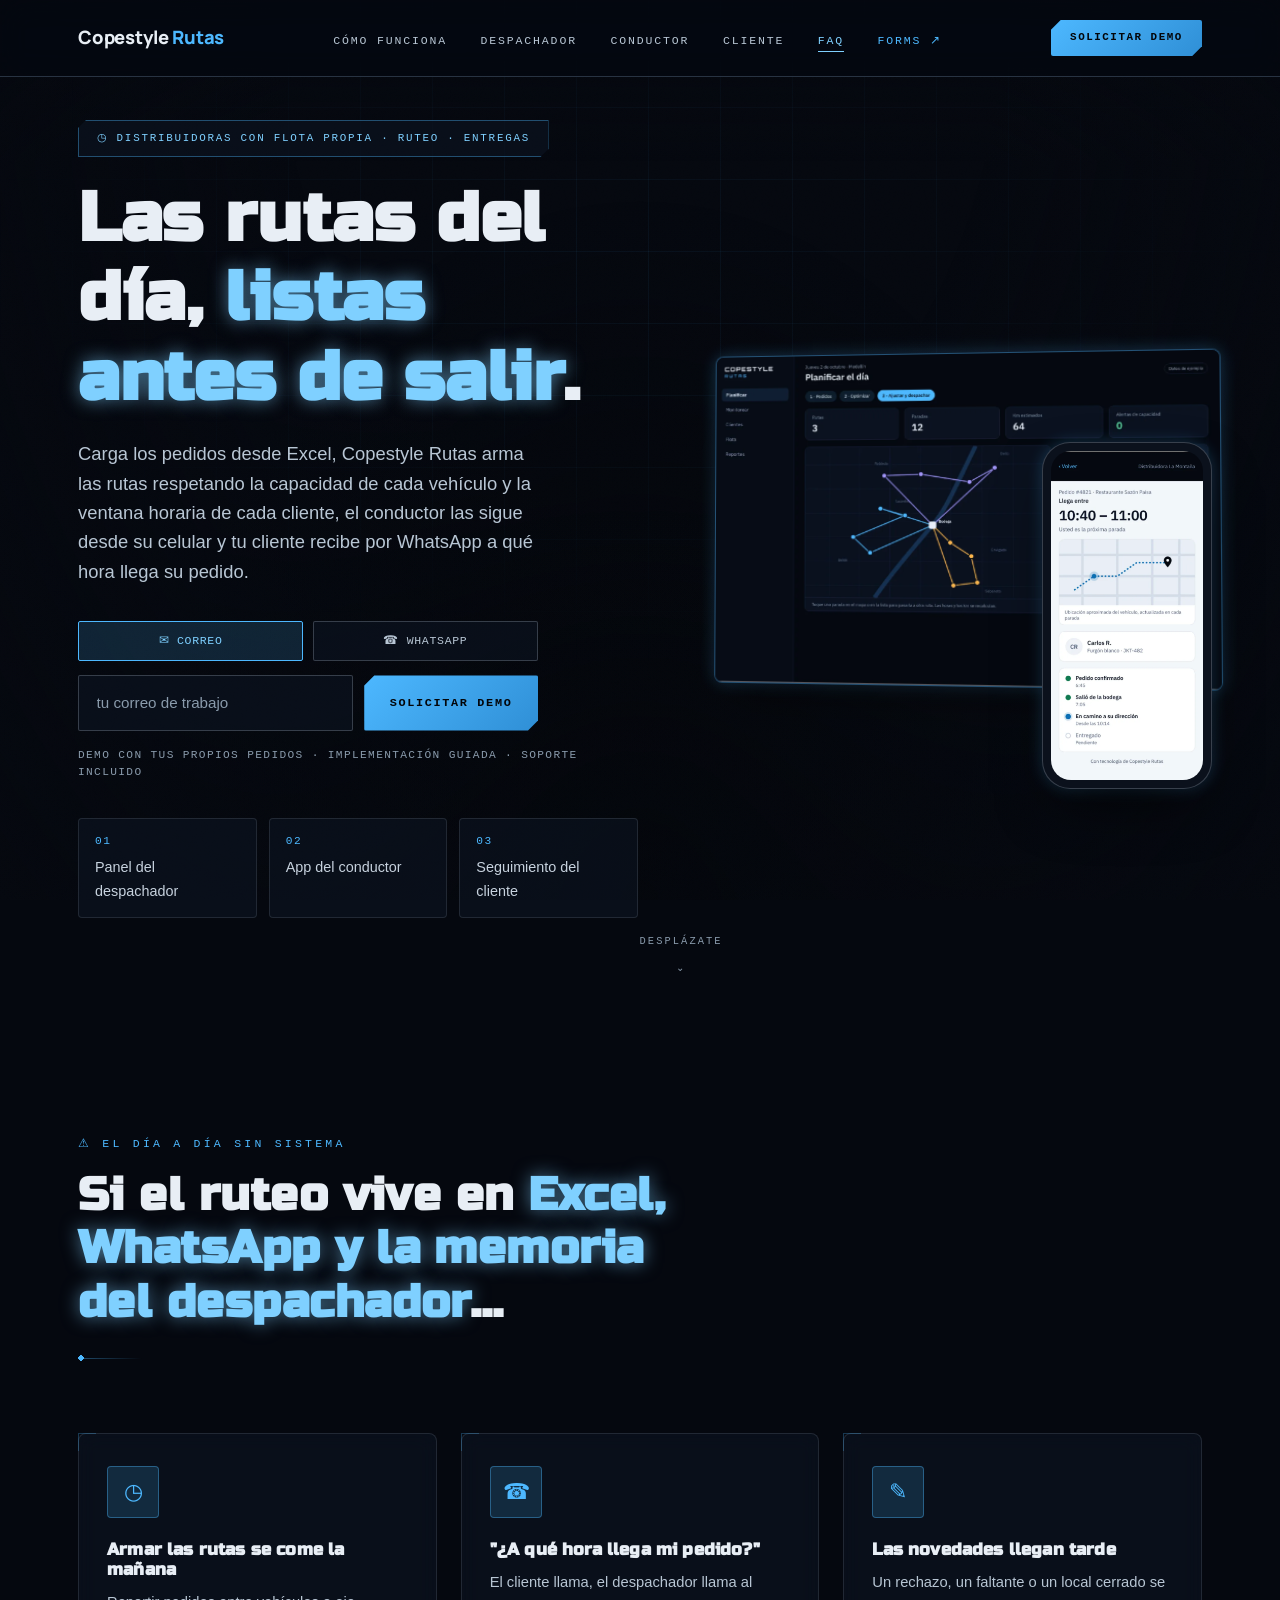
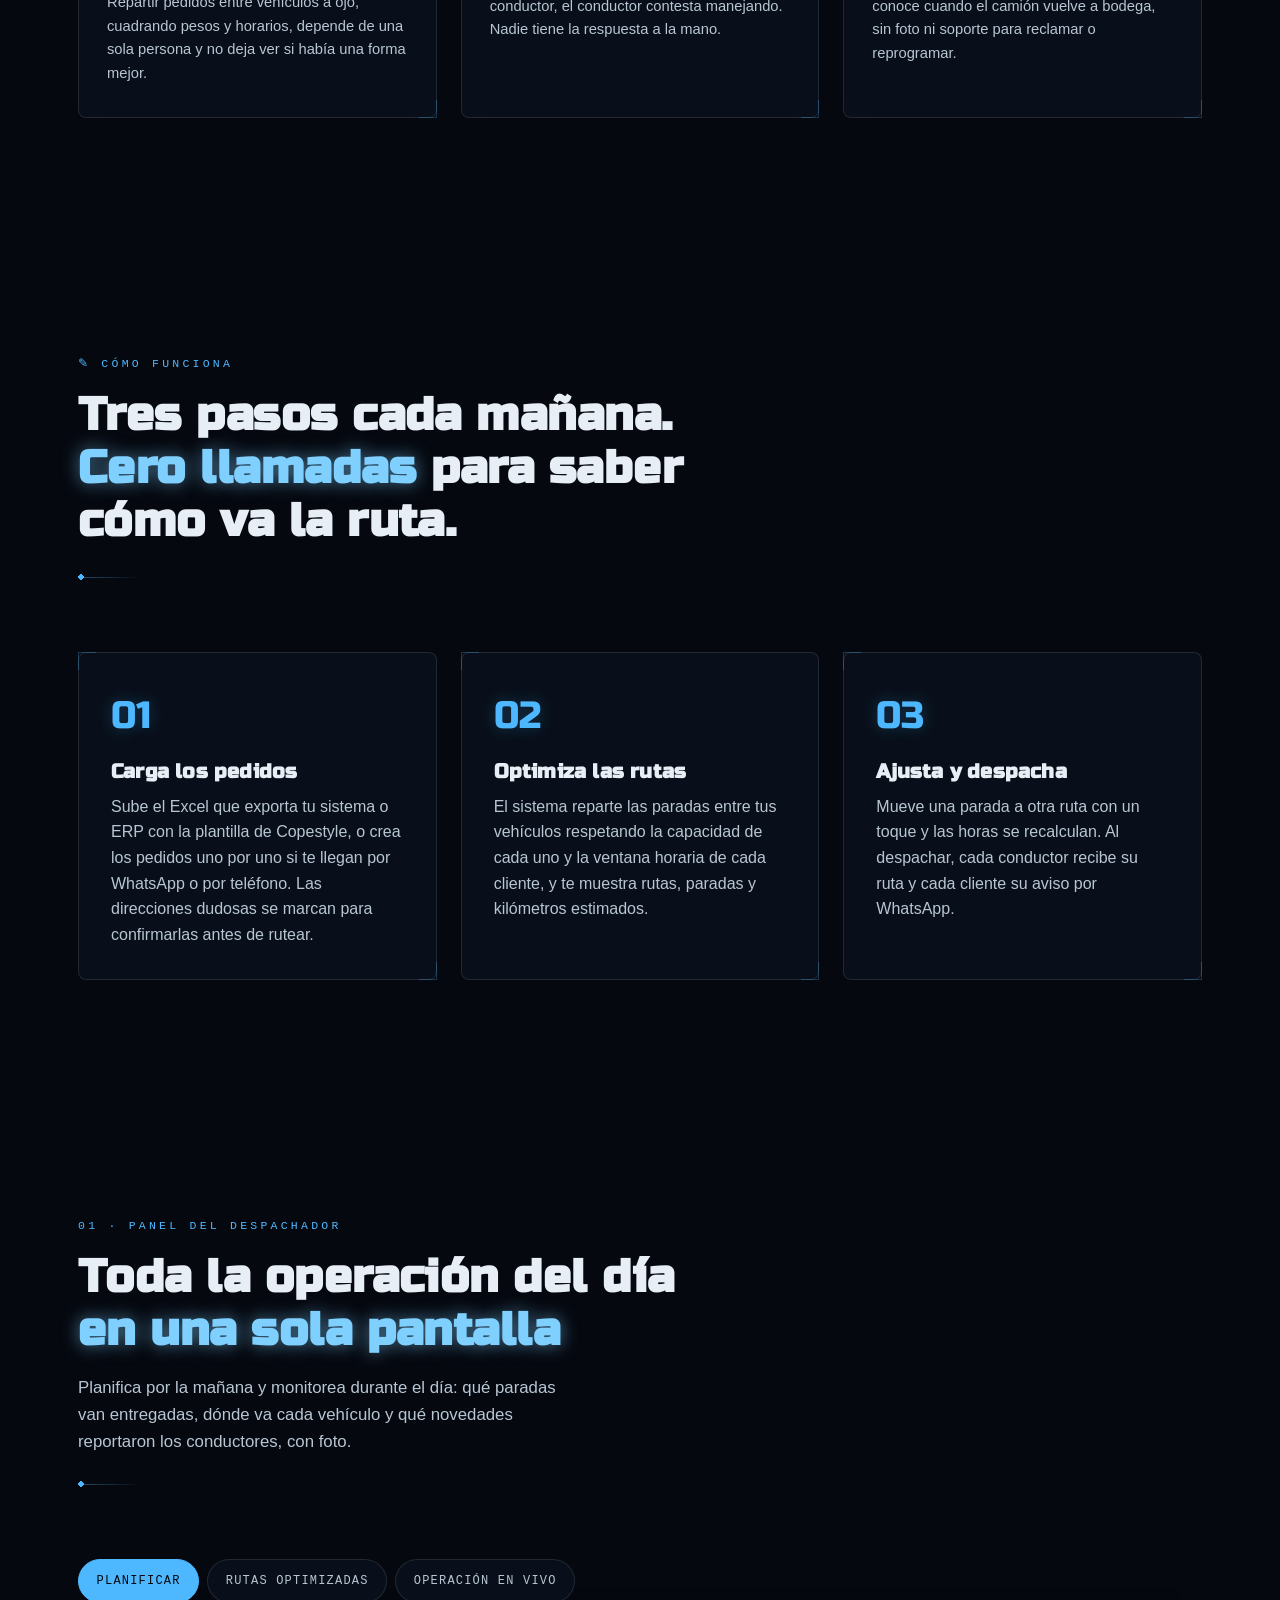
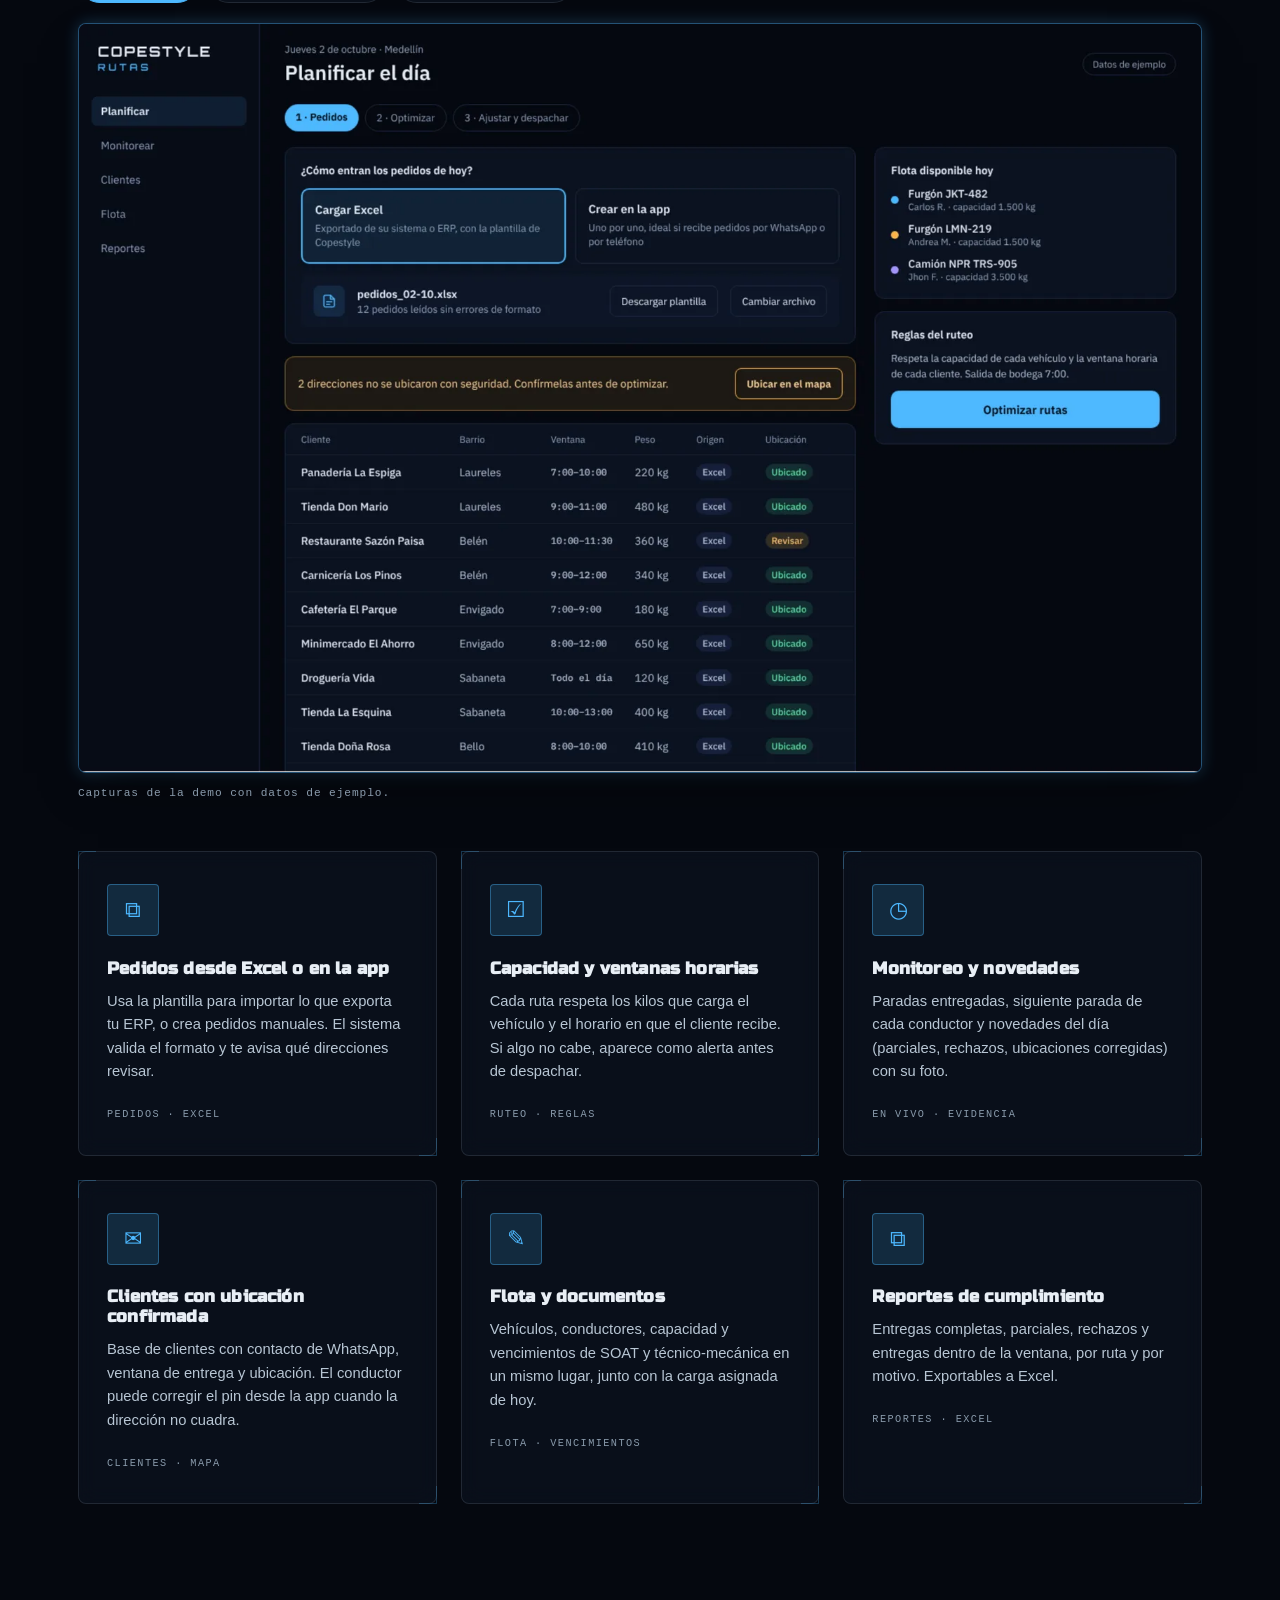
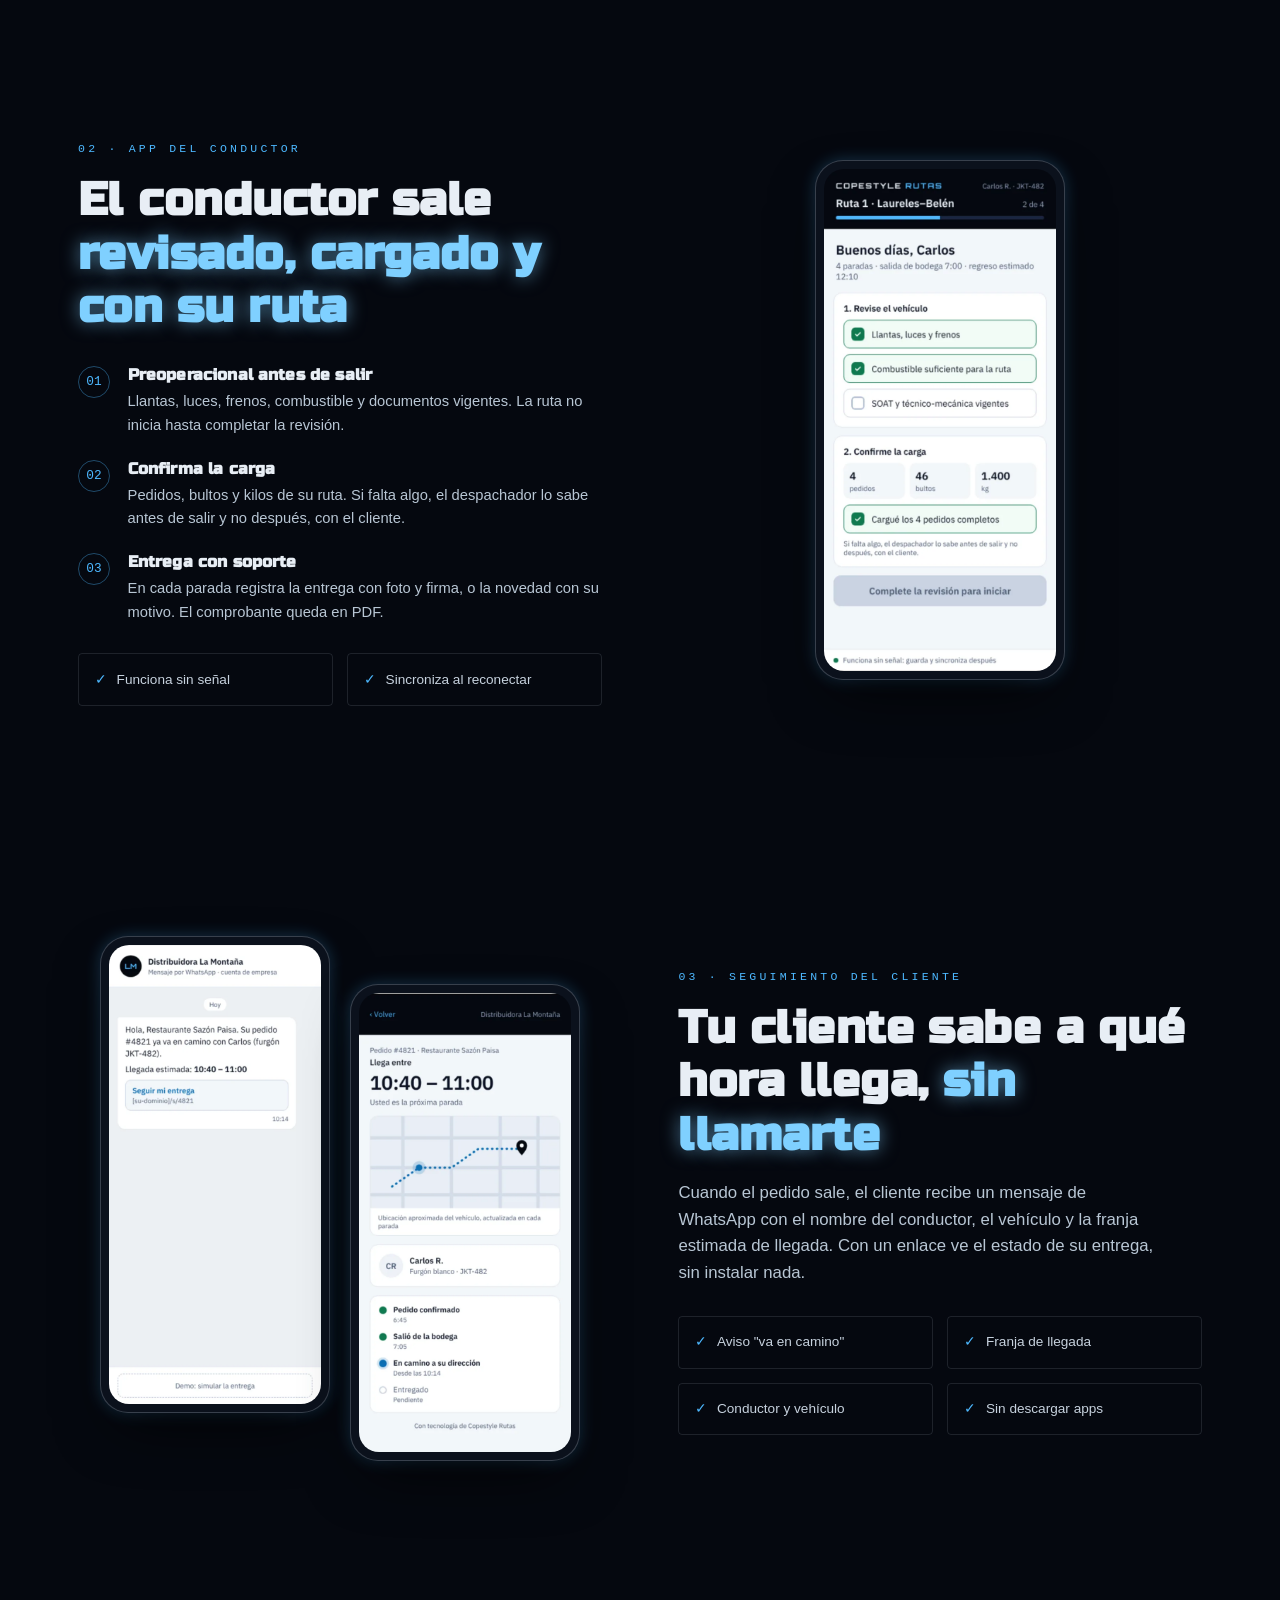
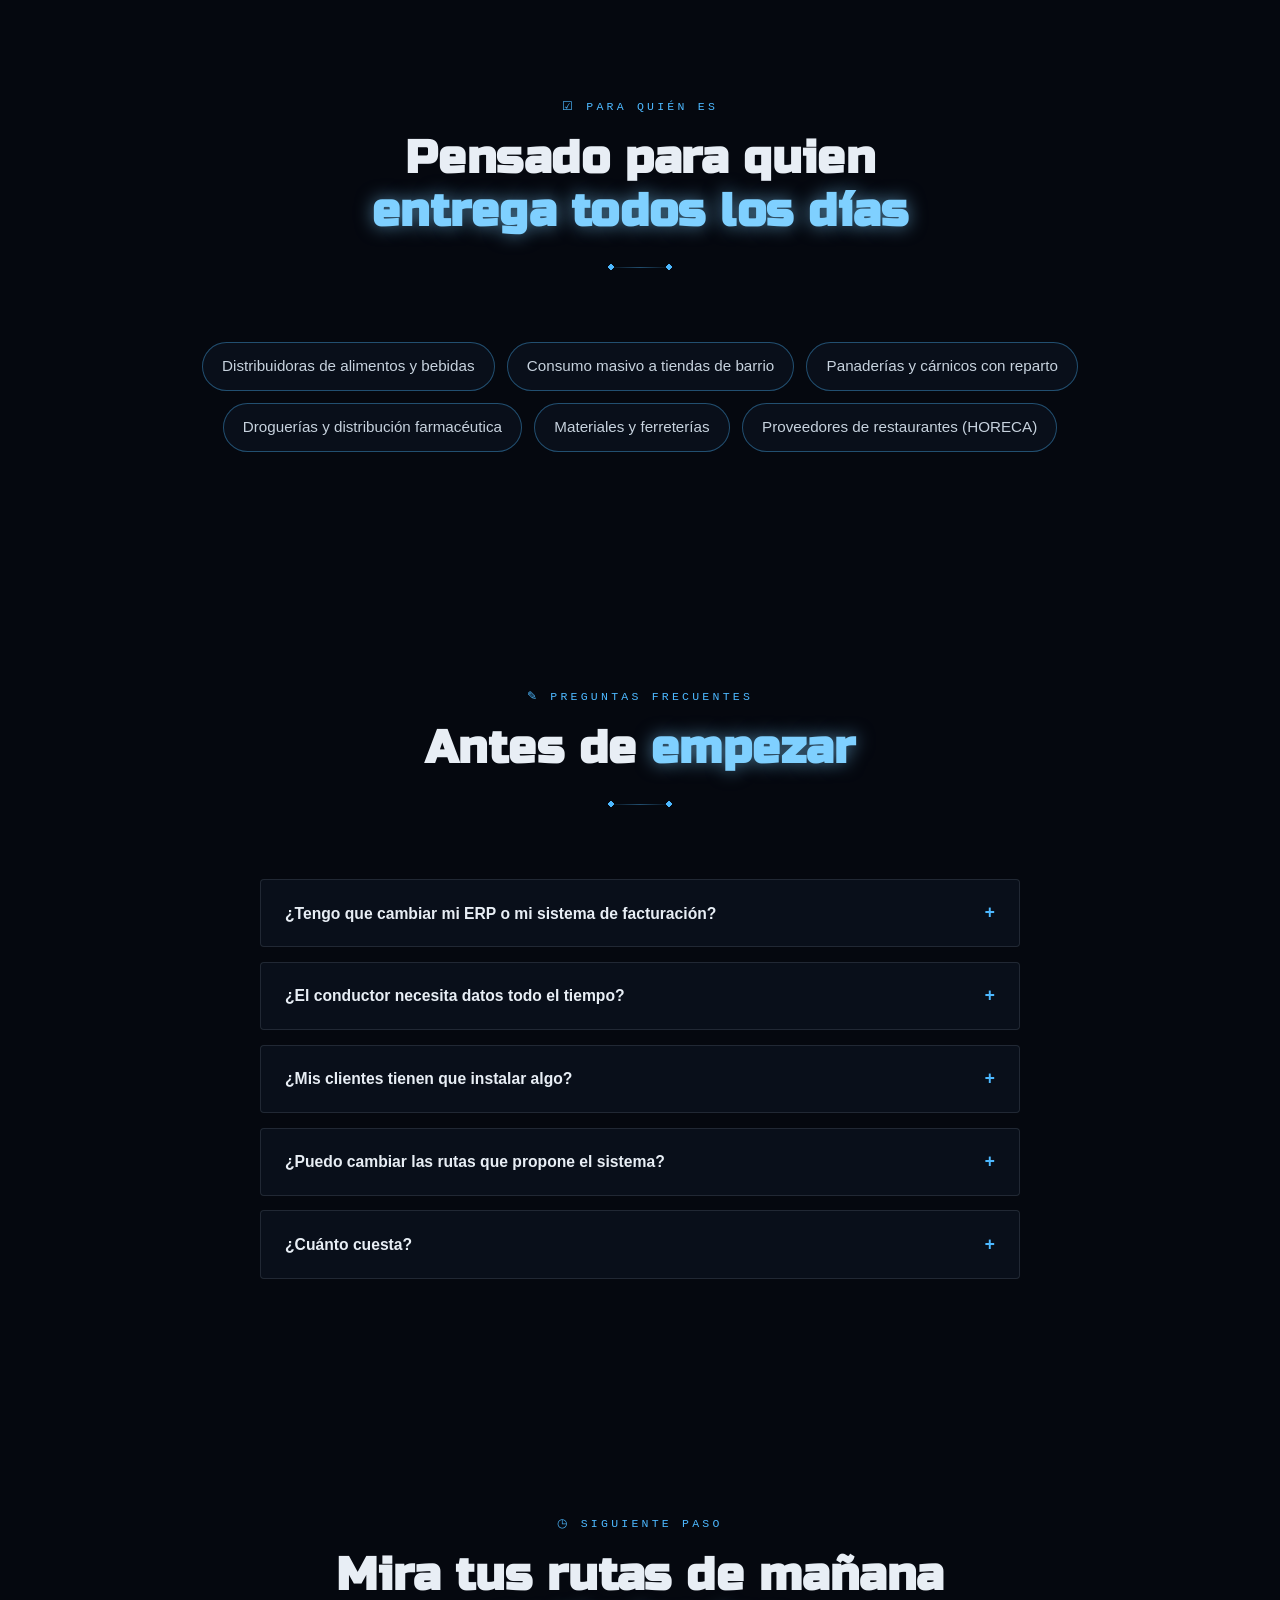
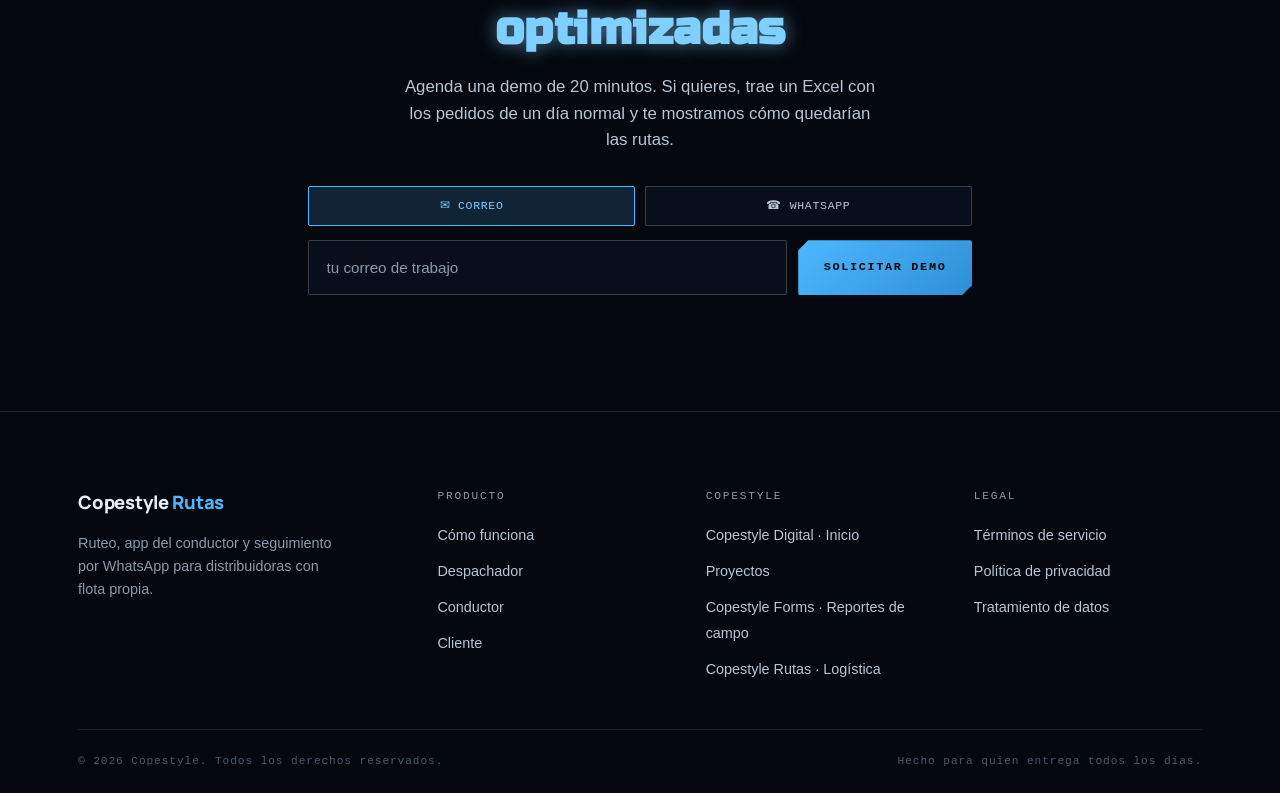
==== commit d3178e47: "Actualización tres productos" ====
--- a/rutas.html
+++ b/rutas.html
@@ -48,7 +48,7 @@
       <li><a href="#conductor">Conductor</a></li>
       <li><a href="#cliente">Cliente</a></li>
       <li><a href="#faq">FAQ</a></li>
-      <li><a href="index.html" class="nav__product-link">Forms ↗</a></li>
+      <li><a href="forms.html" class="nav__product-link">Forms ↗</a></li>
     </ul>
     <div class="nav__actions">
       <a href="#hero-form" class="btn btn--primary btn--sm">Solicitar demo</a>
@@ -66,7 +66,7 @@
       <li><a href="#conductor">Conductor</a></li>
       <li><a href="#cliente">Cliente</a></li>
       <li><a href="#faq">FAQ</a></li>
-      <li><a href="index.html">Copestyle Forms (reportes de campo) ↗</a></li>
+      <li><a href="forms.html">Copestyle Forms (reportes de campo) ↗</a></li>
     </ul>
   </div>
 </nav>
@@ -450,7 +450,9 @@
       <div class="footer__col">
         <p class="footer__col-title">Copestyle</p>
         <ul>
-          <li><a href="index.html">Copestyle Forms · Reportes de campo</a></li>
+          <li><a href="index.html">Copestyle Digital · Inicio</a></li>
+          <li><a href="index.html#proyectos">Proyectos</a></li>
+          <li><a href="forms.html">Copestyle Forms · Reportes de campo</a></li>
           <li><a href="rutas.html">Copestyle Rutas · Logística</a></li>
         </ul>
       </div>
